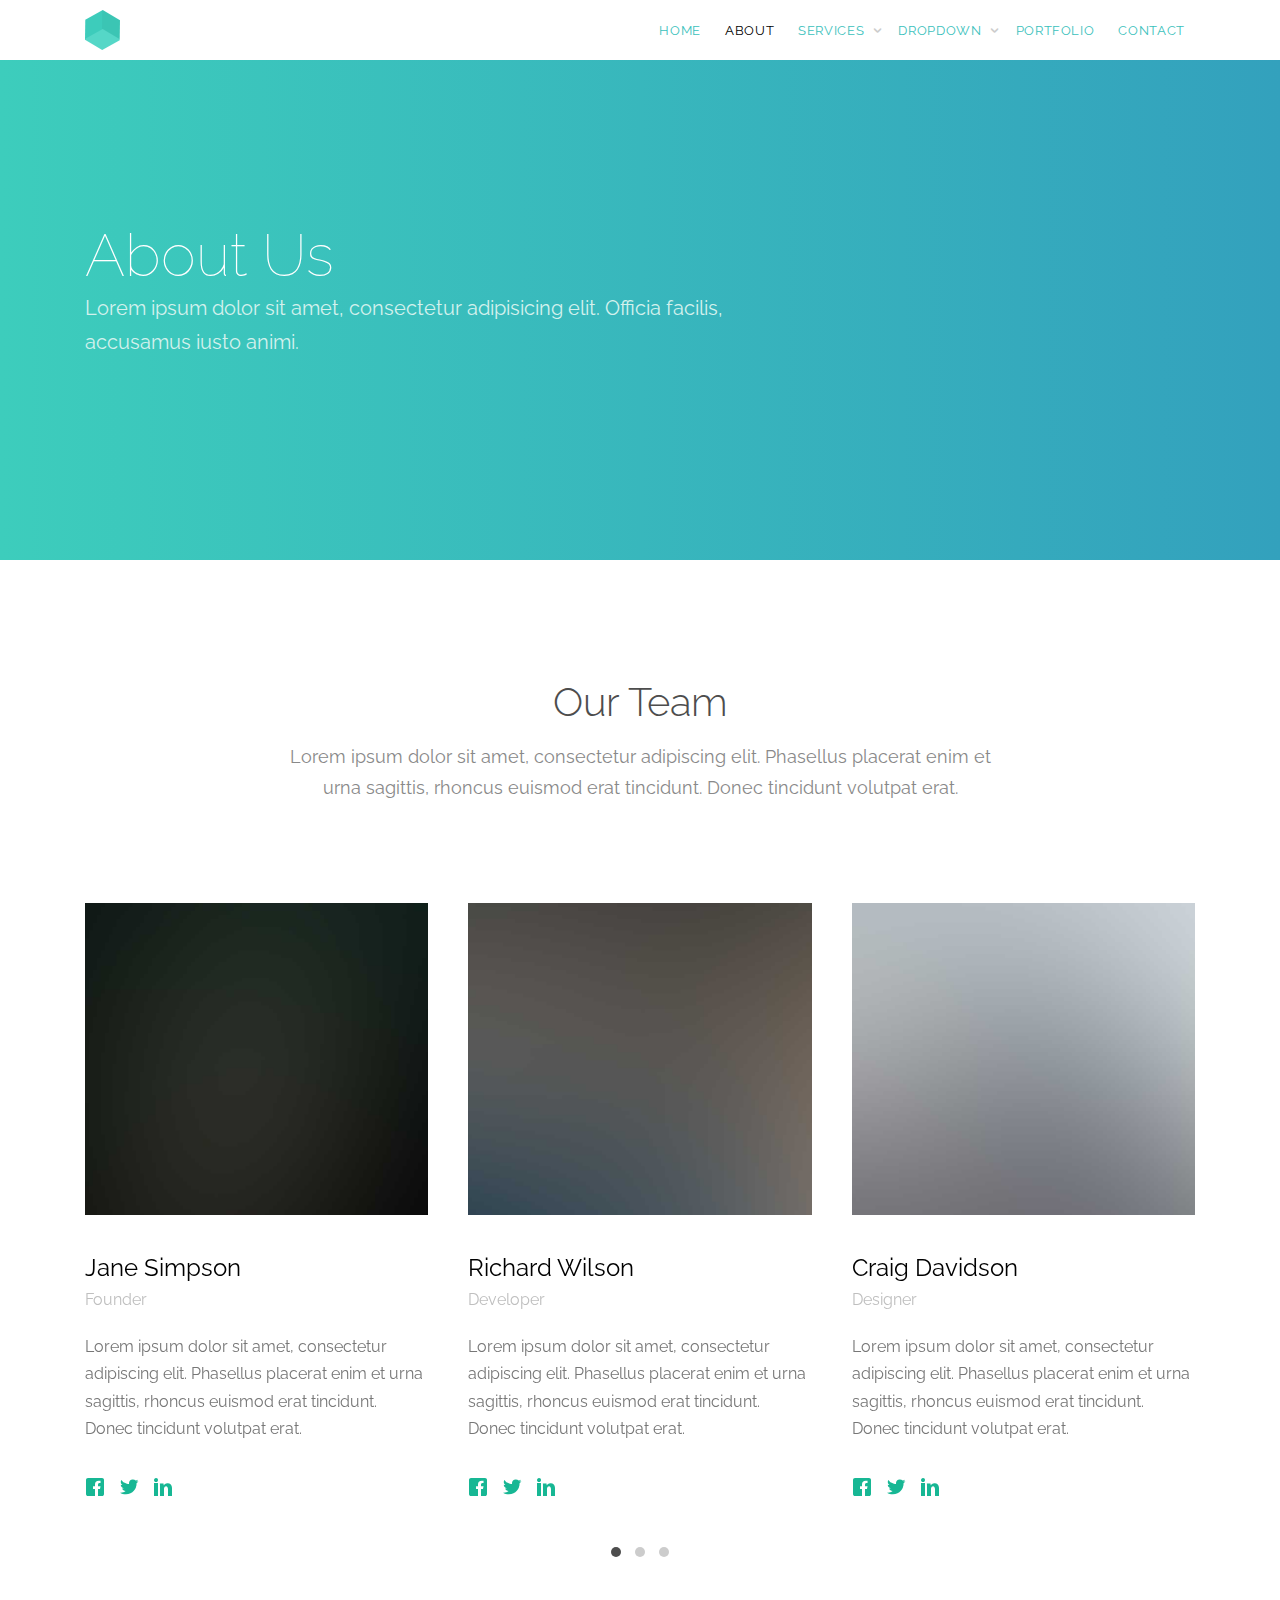
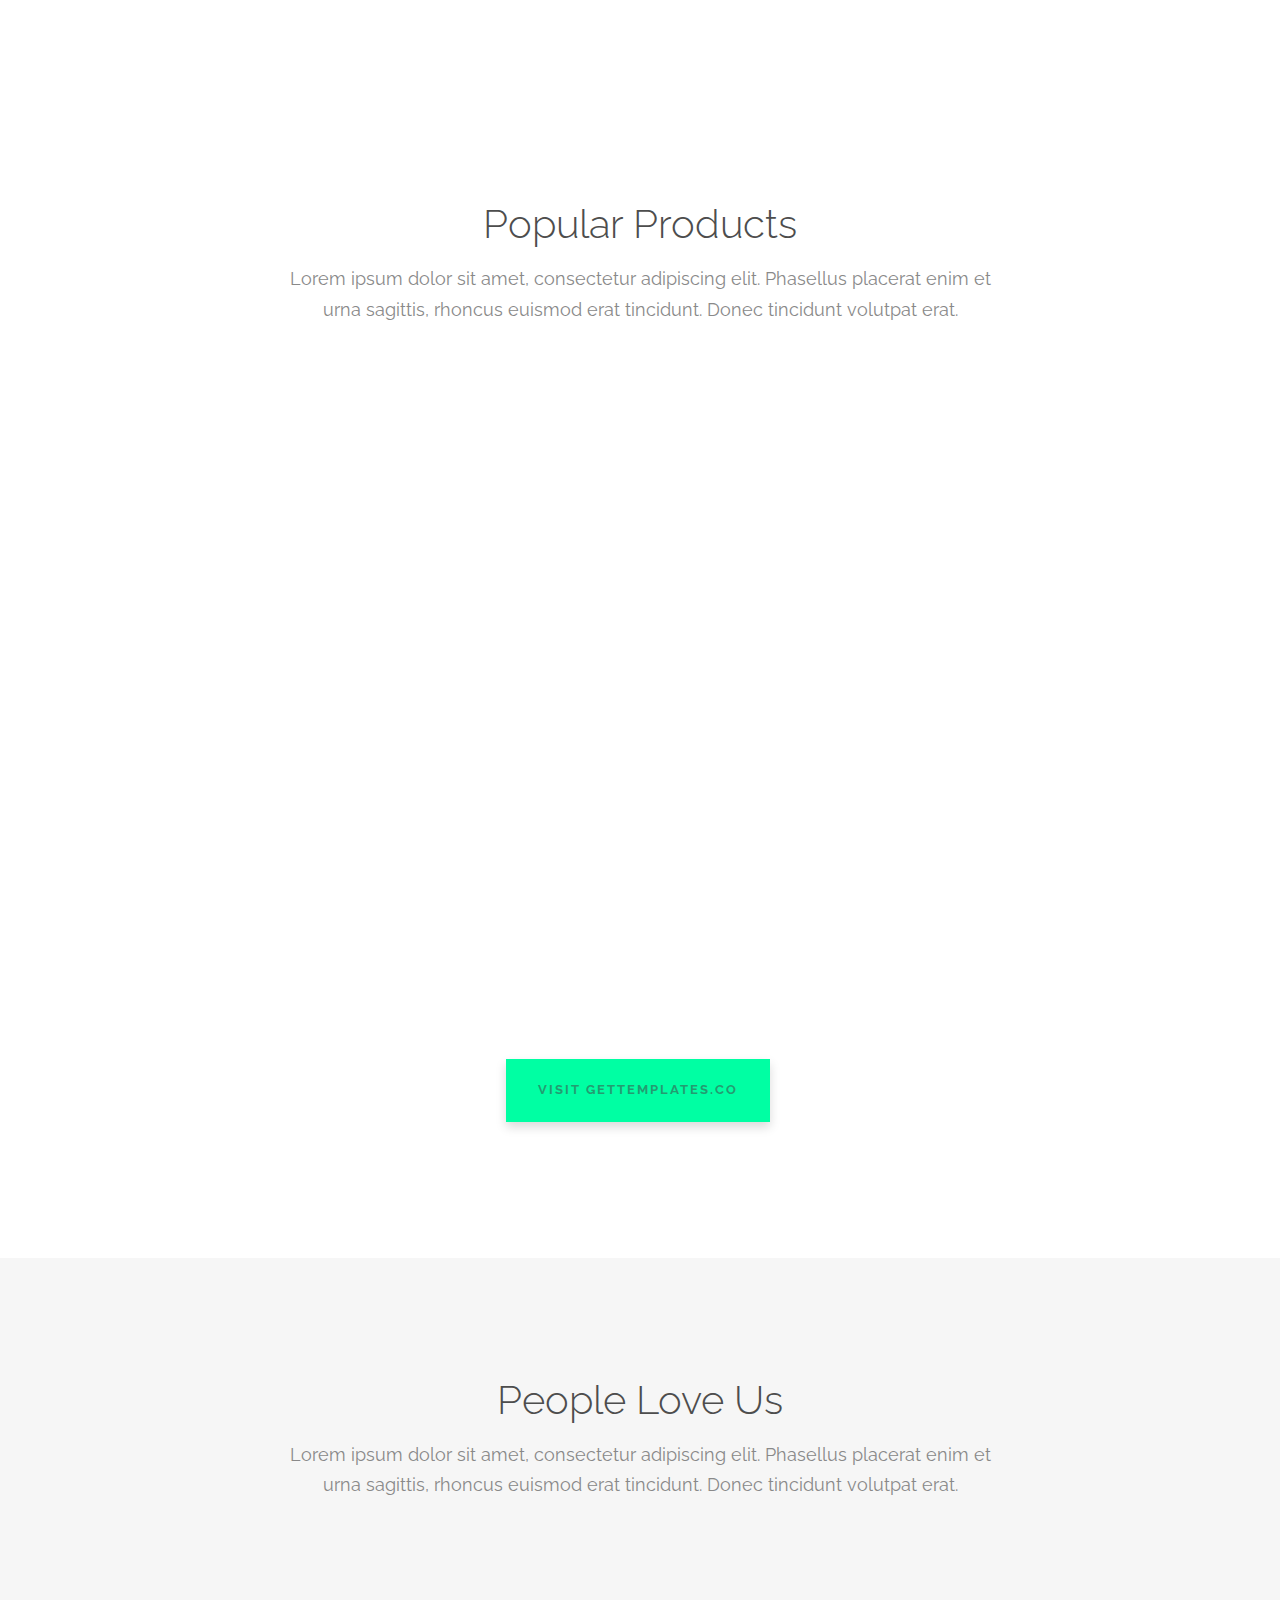
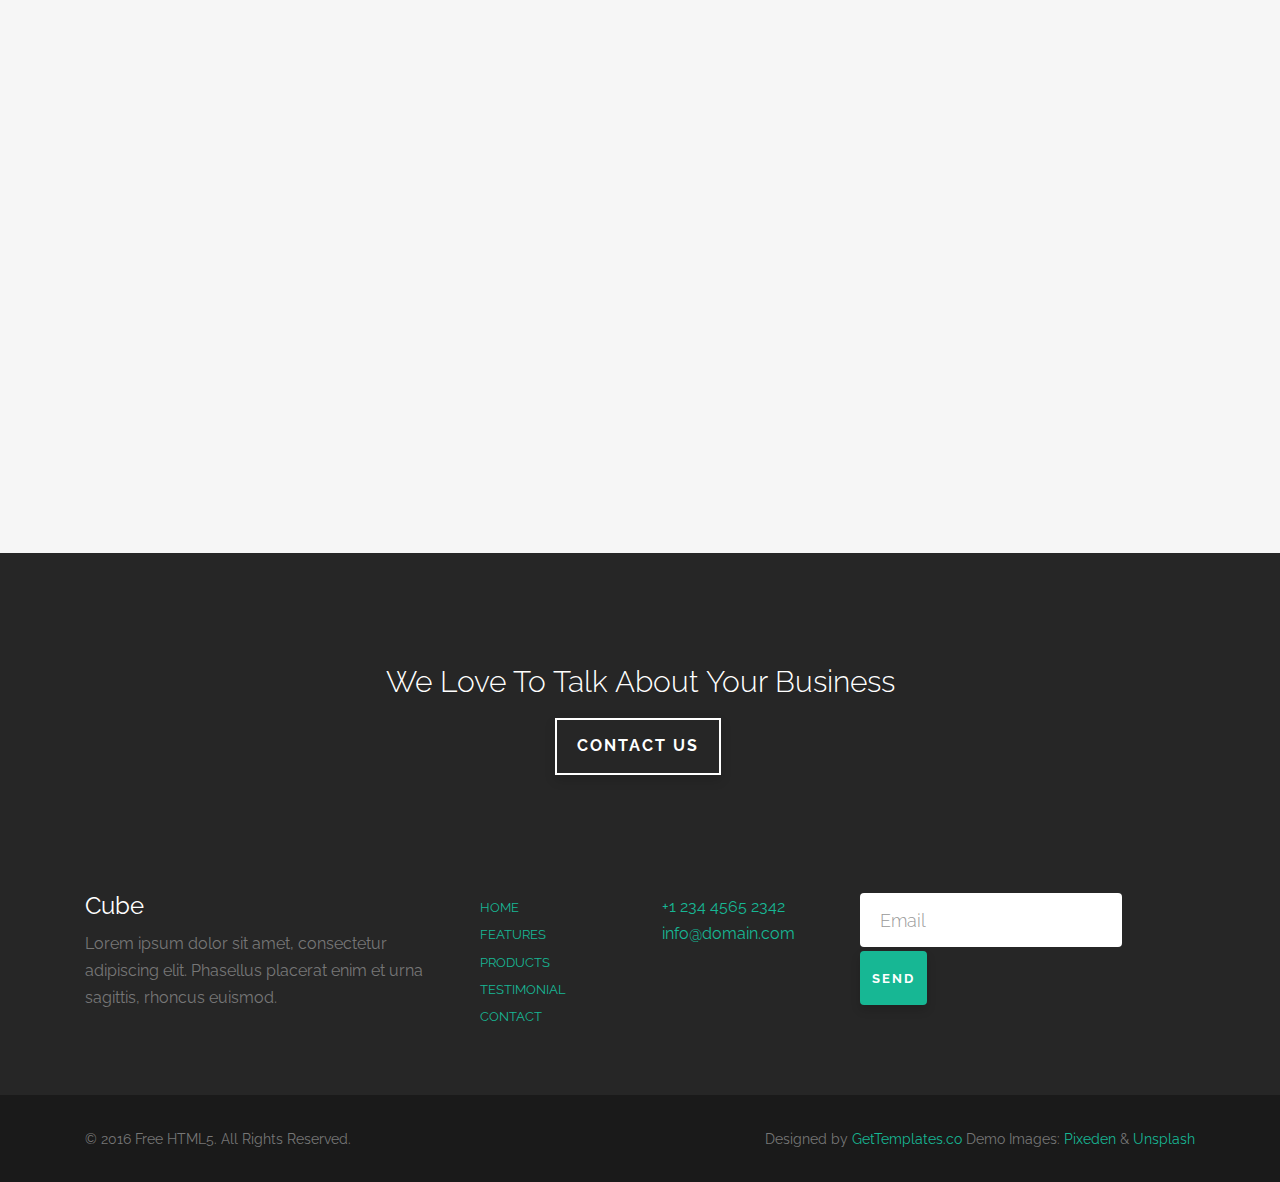
==== www/about.html @ 4eebcc60 "Initial Commit" ====
<!DOCTYPE HTML>
<!--
	Aesthetic by gettemplates.co
	Twitter: http://twitter.com/gettemplateco
	URL: http://gettemplates.co
-->
<html>
	<head>
	<meta charset="utf-8">
	<meta http-equiv="X-UA-Compatible" content="IE=edge">
	<title>Cube &mdash; Free Website Template, Free HTML5 Template by gettemplates.co</title>
	<meta name="viewport" content="width=device-width, initial-scale=1">
	<meta name="description" content="Free HTML5 Website Template by gettemplates.co" />
	<meta name="keywords" content="free website templates, free html5, free template, free bootstrap, free website template, html5, css3, mobile first, responsive" />
	<meta name="author" content="gettemplates.co" />

  	<!-- Facebook and Twitter integration -->
	<meta property="og:title" content=""/>
	<meta property="og:image" content=""/>
	<meta property="og:url" content=""/>
	<meta property="og:site_name" content=""/>
	<meta property="og:description" content=""/>
	<meta name="twitter:title" content="" />
	<meta name="twitter:image" content="" />
	<meta name="twitter:url" content="" />
	<meta name="twitter:card" content="" />

	<link href="https://fonts.googleapis.com/css?family=Raleway:100,300,400,700" rel="stylesheet">
	
	<!-- Animate.css -->
	<link rel="stylesheet" href="css/animate.css">
	<!-- Icomoon Icon Fonts-->
	<link rel="stylesheet" href="css/icomoon.css">
	<!-- Themify Icons-->
	<link rel="stylesheet" href="css/themify-icons.css">
	<!-- Bootstrap  -->
	<link rel="stylesheet" href="css/bootstrap.css">

	<!-- Magnific Popup -->
	<link rel="stylesheet" href="css/magnific-popup.css">

	<!-- Owl Carousel  -->
	<link rel="stylesheet" href="css/owl.carousel.min.css">
	<link rel="stylesheet" href="css/owl.theme.default.min.css">

	<!-- Theme style  -->
	<link rel="stylesheet" href="css/style.css">

	<!-- Modernizr JS -->
	<script src="js/modernizr-2.6.2.min.js"></script>
	<!-- FOR IE9 below -->
	<!--[if lt IE 9]>
	<script src="js/respond.min.js"></script>
	<![endif]-->

	</head>
	<body>
		
	<div class="gtco-loader"></div>
	
	<div id="page">

		<nav class="gtco-nav" role="navigation">
			<div class="gtco-container">
				
				<div class="row">
					<div class="col-sm-2 col-xs-12">
						<div id="gtco-logo"><a href="index.html"><img src="images/logo.png" alt="Free HTML5 Website Template by GetTemplates.co"></a></div>
					</div>
					<div class="col-xs-10 text-right menu-1">
						<ul>
							<li><a href="index.html">Home</a></li>
							<li class="active"><a href="about.html">About</a></li>
							<li class="has-dropdown">
								<a href="services.html">Services</a>
								<ul class="dropdown">
									<li><a href="#">Web Design</a></li>
									<li><a href="#">eCommerce</a></li>
									<li><a href="#">Branding</a></li>
									<li><a href="#">API</a></li>
								</ul>
							</li>
							<li class="has-dropdown">
								<a href="#">Dropdown</a>
								<ul class="dropdown">
									<li><a href="#">HTML5</a></li>
									<li><a href="#">CSS3</a></li>
									<li><a href="#">Sass</a></li>
									<li><a href="#">jQuery</a></li>
								</ul>
							</li>
							<li><a href="portfolio.html">Portfolio</a></li>
							<li><a href="contact.html">Contact</a></li>
						</ul>
					</div>
				</div>
				
			</div>
		</nav>

		<header id="gtco-header" class="gtco-cover gtco-cover-xs gtco-inner" role="banner">
			<div class="gtco-container">
				<div class="row">
					<div class="col-md-12 col-md-offset-0 text-left">
						<div class="display-t">
							<div class="display-tc">
								<div class="row">
									<div class="col-md-8">
										<h1 class="no-margin">About Us</h1>
										<p>Lorem ipsum dolor sit amet, consectetur adipisicing elit. Officia facilis, accusamus iusto animi.</p>
									</div>
								</div>
							</div>
						</div>
					</div>
				</div>
			</div>
		</header>
		<!-- END #gtco-header -->

		

		<div class="gtco-services gtco-section">
			<div class="gtco-container">
				<div class="row">
					<div class="col-md-8 col-md-offset-2 gtco-heading text-center">
						<h2>Our Team</h2>
						<p>Lorem ipsum dolor sit amet, consectetur adipiscing elit. Phasellus placerat enim et urna sagittis, rhoncus euismod erat tincidunt. Donec tincidunt volutpat erat.</p>
					</div>
				</div>
				<div class="row">

					<div class="col-md-12">
						<div class="owl-carousel owl-carousel-carousel">
							<div class="item">
								<div class="gtco-staff">
									<img src="images/staff_1.jpg" alt="" class="img-responsive">
									<h2>Jane Simpson</h2>
									<p class="role">Founder</p>
									<p>Lorem ipsum dolor sit amet, consectetur adipiscing elit. Phasellus placerat enim et urna sagittis, rhoncus euismod erat tincidunt. Donec tincidunt volutpat erat.</p>
									<ul class="fh5co-social">
										<li><a href="#"><i class="icon-facebook"></i></a></li>
										<li><a href="#"><i class="icon-twitter"></i></a></li>
										<li><a href="#"><i class="icon-linkedin"></i></a></li>
									</ul>
								</div>
							</div>
							<div class="item">
								<div class="gtco-staff">
									<img src="images/staff_2.jpg" alt="" class="img-responsive">
									<h2>Richard Wilson</h2>
									<p class="role">Developer</p>
									<p>Lorem ipsum dolor sit amet, consectetur adipiscing elit. Phasellus placerat enim et urna sagittis, rhoncus euismod erat tincidunt. Donec tincidunt volutpat erat.</p>
									<ul class="fh5co-social">
										<li><a href="#"><i class="icon-facebook"></i></a></li>
										<li><a href="#"><i class="icon-twitter"></i></a></li>
										<li><a href="#"><i class="icon-linkedin"></i></a></li>
									</ul>
								</div>
							</div>
							<div class="item">
								<div class="gtco-staff">
									<img src="images/staff_3.jpg" alt="" class="img-responsive">
									<h2>Craig Davidson</h2>
									<p class="role">Designer</p>
									<p>Lorem ipsum dolor sit amet, consectetur adipiscing elit. Phasellus placerat enim et urna sagittis, rhoncus euismod erat tincidunt. Donec tincidunt volutpat erat.</p>
									<ul class="fh5co-social">
										<li><a href="#"><i class="icon-facebook"></i></a></li>
										<li><a href="#"><i class="icon-twitter"></i></a></li>
										<li><a href="#"><i class="icon-linkedin"></i></a></li>
									</ul>
								</div>
							</div>

							<div class="item">
								<div class="gtco-staff">
									<img src="images/staff_1.jpg" alt="" class="img-responsive">
									<h2>Jane Simpson</h2>
									<p class="role">Founder</p>
									<p>Lorem ipsum dolor sit amet, consectetur adipiscing elit. Phasellus placerat enim et urna sagittis, rhoncus euismod erat tincidunt. Donec tincidunt volutpat erat.</p>
									<ul class="fh5co-social">
										<li><a href="#"><i class="icon-facebook"></i></a></li>
										<li><a href="#"><i class="icon-twitter"></i></a></li>
										<li><a href="#"><i class="icon-linkedin"></i></a></li>
									</ul>
								</div>
							</div>
							<div class="item">
								<div class="gtco-staff">
									<img src="images/staff_2.jpg" alt="" class="img-responsive">
									<h2>Richard Wilson</h2>
									<p class="role">Developer</p>
									<p>Lorem ipsum dolor sit amet, consectetur adipiscing elit. Phasellus placerat enim et urna sagittis, rhoncus euismod erat tincidunt. Donec tincidunt volutpat erat.</p>
									<ul class="fh5co-social">
										<li><a href="#"><i class="icon-facebook"></i></a></li>
										<li><a href="#"><i class="icon-twitter"></i></a></li>
										<li><a href="#"><i class="icon-linkedin"></i></a></li>
									</ul>
								</div>
							</div>
							<div class="item">
								<div class="gtco-staff">
									<img src="images/staff_3.jpg" alt="" class="img-responsive">
									<h2>Craig Davidson</h2>
									<p class="role">Designer</p>
									<p>Lorem ipsum dolor sit amet, consectetur adipiscing elit. Phasellus placerat enim et urna sagittis, rhoncus euismod erat tincidunt. Donec tincidunt volutpat erat.</p>
									<ul class="fh5co-social">
										<li><a href="#"><i class="icon-facebook"></i></a></li>
										<li><a href="#"><i class="icon-twitter"></i></a></li>
										<li><a href="#"><i class="icon-linkedin"></i></a></li>
									</ul>
								</div>
							</div>

							<div class="item">
								<div class="gtco-staff">
									<img src="images/staff_1.jpg" alt="" class="img-responsive">
									<h2>Jane Simpson</h2>
									<p class="role">Founder</p>
									<p>Lorem ipsum dolor sit amet, consectetur adipiscing elit. Phasellus placerat enim et urna sagittis, rhoncus euismod erat tincidunt. Donec tincidunt volutpat erat.</p>
									<ul class="fh5co-social">
										<li><a href="#"><i class="icon-facebook"></i></a></li>
										<li><a href="#"><i class="icon-twitter"></i></a></li>
										<li><a href="#"><i class="icon-linkedin"></i></a></li>
									</ul>
								</div>
							</div>
							<div class="item">
								<div class="gtco-staff">
									<img src="images/staff_2.jpg" alt="" class="img-responsive">
									<h2>Richard Wilson</h2>
									<p class="role">Developer</p>
									<p>Lorem ipsum dolor sit amet, consectetur adipiscing elit. Phasellus placerat enim et urna sagittis, rhoncus euismod erat tincidunt. Donec tincidunt volutpat erat.</p>
									<ul class="fh5co-social">
										<li><a href="#"><i class="icon-facebook"></i></a></li>
										<li><a href="#"><i class="icon-twitter"></i></a></li>
										<li><a href="#"><i class="icon-linkedin"></i></a></li>
									</ul>
								</div>
							</div>
							<div class="item">
								<div class="gtco-staff">
									<img src="images/staff_3.jpg" alt="" class="img-responsive">
									<h2>Craig Davidson</h2>
									<p class="role">Designer</p>
									<p>Lorem ipsum dolor sit amet, consectetur adipiscing elit. Phasellus placerat enim et urna sagittis, rhoncus euismod erat tincidunt. Donec tincidunt volutpat erat.</p>
									<ul class="fh5co-social">
										<li><a href="#"><i class="icon-facebook"></i></a></li>
										<li><a href="#"><i class="icon-twitter"></i></a></li>
										<li><a href="#"><i class="icon-linkedin"></i></a></li>
									</ul>
								</div>
							</div>
						</div>
					</div>
					
				</div>
			</div>
		</div>
		<!-- END .gtco-services -->

		<div class="gtco-section gtco-products">
			<div class="gtco-container">
				<div class="row row-pb-sm">
					<div class="col-md-8 col-md-offset-2 gtco-heading text-center">
						<h2>Popular Products</h2>
						<p>Lorem ipsum dolor sit amet, consectetur adipiscing elit. Phasellus placerat enim et urna sagittis, rhoncus euismod erat tincidunt. Donec tincidunt volutpat erat.</p>
					</div>
				</div>
				<div class="row row-pb-md">
					<div class="col-md-4 col-sm-4">
						<a href="#" class="gtco-item two-row bg-img animate-box" style="background-image: url(images/img_1.jpg)">
							<div class="overlay">
								<i class="ti-arrow-top-right"></i>
								<div class="copy">
									<h3>Paper Hot Cup</h3>
									<p>Lorem ipsum dolor sit amet, consectetur adipiscing elit.</p>
								</div>
							</div>
							<img src="images/img_1.jpg" class="hidden" alt="Free HTML5 Website Template by GetTemplates.co">
						</a>
						<a href="#" class="gtco-item two-row bg-img animate-box" style="background-image: url(images/img_2.jpg)">
							<div class="overlay">
								<i class="ti-arrow-top-right"></i>
								<div class="copy">
									<h3>Notepad Mockup</h3>
									<p>Lorem ipsum dolor sit amet, consectetur adipiscing elit.</p>
								</div>
							</div>
							<img src="images/img_2.jpg" class="hidden" alt="Free HTML5 Website Template by GetTemplates.co">
						</a>
					</div>
					<div class="col-md-4 col-sm-4">
						<a href="#" class="gtco-item one-row bg-img animate-box" style="background-image: url(images/img_md_1.jpg)">
							<div class="overlay">
								<i class="ti-arrow-top-right"></i>
								<div class="copy">
									<h3>Paper Pouch</h3>
									<p>Lorem ipsum dolor sit amet, consectetur adipiscing elit.</p>
								</div>
							</div>
							<img src="images/img_md_1.jpg" class="hidden" alt="Free HTML5 Website Template by GetTemplates.co">
						</a>
					</div>
					<div class="col-md-4 col-sm-4">
						<a href="#" class="gtco-item two-row bg-img animate-box" style="background-image: url(images/img_3.jpg)">
							<div class="overlay">
								<i class="ti-arrow-top-right"></i>
								<div class="copy">
									<h3>Fancy 3D</h3>
									<p>Lorem ipsum dolor sit amet, consectetur adipiscing elit.</p>
								</div>
							</div>
							<img src="images/img_3.jpg" class="hidden" alt="Free HTML5 Website Template by GetTemplates.co">
						</a>
						<a href="#" class="gtco-item two-row bg-img animate-box" style="background-image: url(images/img_4.jpg)">
							<div class="overlay">
								<i class="ti-arrow-top-right"></i>
								<div class="copy">
									<h3>Hard Cover Book</h3>
									<p>Lorem ipsum dolor sit amet, consectetur adipiscing elit.</p>
								</div>
							</div>
							<img src="images/img_4.jpg" class="hidden" alt="Free HTML5 Website Template by GetTemplates.co">
						</a>
					</div>
				</div>
				<div class="row">
					<div class="col-md-12 text-center">
					<p><a href="http://gettemplates.co" target="_blank" class="btn btn-special">Visit Gettemplates.co</a></p>
					</div>
				</div>
			</div>
		</div>
		<!-- END .gtco-products -->

		<div class="gtco-section gtco-testimonial gtco-gray">
			<div class="gtco-container">

				<div class="row row-pb-sm">
					<div class="col-md-8 col-md-offset-2 gtco-heading text-center">
						<h2>People Love Us</h2>
						<p>Lorem ipsum dolor sit amet, consectetur adipiscing elit. Phasellus placerat enim et urna sagittis, rhoncus euismod erat tincidunt. Donec tincidunt volutpat erat.</p>
					</div>
				</div>

				<div class="row">
					<div class="col-md-6 col-sm-6 animate-box">
						<div class="gtco-testimony gtco-left">
							<div><img src="images/person_1.jpg" alt="Free Website template by GetTemplates.co"></div>
							<blockquote>
								<p>&ldquo;Design must be functional and functionality must be translated into visual aesthetics, without any reliance on gimmicks that have to be explained.&rdquo; <cite class="author">&mdash; Ferdinand A. Porsche</cite></p>
							</blockquote>	
						</div>
					</div>

					<div class="col-md-6 col-sm-6 animate-box">
						<div class="gtco-testimony gtco-left">
							<div><img src="images/person_2.jpg" alt="Free Website template by GetTemplates.co"></div>
							<blockquote>
								<p>&ldquo;Creativity is just connecting things. When you ask creative people how they did something, they feel a little guilty because they didn’t really do it, they just saw something. It seemed obvious to them after a while.&rdquo; <cite class="author">&mdash; Steve Jobs</cite></p>
							</blockquote>	
						</div>
					</div>

					
				</div>
				<div class="row">
					<div class="col-md-6 col-sm-6 animate-box">
						<div class="gtco-testimony gtco-left">
							<div><img src="images/person_3.jpg" alt="Free Website template by GetTemplates.co"></div>
							<blockquote>
								<p>&ldquo;I think design would be better if designers were much more skeptical about its applications. If you believe in the potency of your craft, where you choose to dole it out is not something to take lightly.&rdquo; <cite class="author">&mdash; Frank Chimero</cite></p>
							</blockquote>	
						</div>
					</div>

					<div class="col-md-6 col-sm-6 animate-box">
						<div class="gtco-testimony gtco-left">
							<div><img src="images/person_1.jpg" alt="Free Website template by GetTemplates.co"></div>
							<blockquote>
								<p>&ldquo;Design must be functional and functionality must be translated into visual aesthetics, without any reliance on gimmicks that have to be explained.&rdquo; <cite class="author">&mdash; Ferdinand A. Porsche</cite></p>
							</blockquote>	
						</div>
					</div>
				</div>
			</div>
		</div>
		

		<footer id="gtco-footer" class="gtco-section" role="contentinfo">
			<div class="gtco-container">
				<div class="row row-pb-md">
					<div class="col-md-8 col-md-offset-2 gtco-cta text-center">
						<h3>We Love To Talk About Your Business</h3>
						<p><a href="#" class="btn btn-white btn-outline">Contact Us</a></p>
					</div>
				</div>
				<div class="row row-pb-md">
					<div class="col-md-4 gtco-widget gtco-footer-paragraph">
						<h3>Cube</h3>
						<p>Lorem ipsum dolor sit amet, consectetur adipiscing elit. Phasellus placerat enim et urna sagittis, rhoncus euismod.</p>
					</div>
					<div class="col-md-4 gtco-footer-link">
						<div class="row">
							<div class="col-md-6">
								<ul class="gtco-list-link">
									<li><a href="#">Home</a></li>
									<li><a href="#">Features</a></li>
									<li><a href="#">Products</a></li>
									<li><a href="#">Testimonial</a></li>
									<li><a href="#">Contact</a></li>
								</ul>
							</div>
							<div class="col-md-6">
								<p>
									<a href="tel://1234567890">+1 234 4565 2342</a> <br>
									<a href="#">info@domain.com</a>
								</p>
							</div>
						</div>
					</div>
					<div class="col-md-4 gtco-footer-subscribe">
						<form class="form-inline">
						  <div class="form-group">
						    <label class="sr-only" for="exampleInputEmail3">Email address</label>
						    <input type="email" class="form-control" id="" placeholder="Email">
						  </div>
						  <button type="submit" class="btn btn-primary">Send</button>
						</form>
					</div>
				</div>
			</div>
			<div class="gtco-copyright">
				<div class="gtco-container">
					<div class="row">
						<div class="col-md-6 text-left">
							<p><small>&copy; 2016 Free HTML5. All Rights Reserved. </small></p>
						</div>
						<div class="col-md-6 text-right">
							<p><small>Designed by <a href="http://gettemplates.co/" target="_blank">GetTemplates.co</a> Demo Images: <a href="http://pixeden.com/" target="_blank">Pixeden</a> &amp; <a href="http://unsplash.com" target="_blank">Unsplash</a></small> </p>
						</div>
					</div>
				</div>
			</div>
		</footer>

	</div>

	<div class="gototop js-top">
		<a href="#" class="js-gotop"><i class="icon-arrow-up"></i></a>
	</div>
	
	<!-- jQuery -->
	<script src="js/jquery.min.js"></script>
	<!-- jQuery Easing -->
	<script src="js/jquery.easing.1.3.js"></script>
	<!-- Bootstrap -->
	<script src="js/bootstrap.min.js"></script>
	<!-- Waypoints -->
	<script src="js/jquery.waypoints.min.js"></script>
	<!-- countTo -->
	<script src="js/jquery.countTo.js"></script>
	<!-- Carousel -->
	<script src="js/owl.carousel.min.js"></script>
	<!-- Magnific Popup -->
	<script src="js/jquery.magnific-popup.min.js"></script>
	<script src="js/magnific-popup-options.js"></script>

	
	
	<!-- Main -->
	<script src="js/main.js"></script>

	</body>
</html>
---- www/css/icomoon.css ----
@font-face {
  font-family: 'icomoon';
  src:  url('../fonts/icomoon/icomoon.eot?6iuir');
  src:  url('../fonts/icomoon/icomoon.eot?6iuir#iefix') format('embedded-opentype'),
    url('../fonts/icomoon/icomoon.ttf?6iuir') format('truetype'),
    url('../fonts/icomoon/icomoon.woff?6iuir') format('woff'),
    url('../fonts/icomoon/icomoon.svg?6iuir#icomoon') format('svg');
  font-weight: normal;
  font-style: normal;
}

[class^="icon-"], [class*=" icon-"] {
  /* use !important to prevent issues with browser extensions that change fonts */
  font-family: 'icomoon' !important;
  speak: none;
  font-style: normal;
  font-weight: normal;
  font-variant: normal;
  text-transform: none;
  line-height: 1;

  /* Better Font Rendering =========== */
  -webkit-font-smoothing: antialiased;
  -moz-osx-font-smoothing: grayscale;
}

.icon-eye:before {
  content: "\e000";
}
.icon-paper-clip:before {
  content: "\e001";
}
.icon-mail:before {
  content: "\e002";
}
.icon-toggle:before {
  content: "\e003";
}
.icon-layout:before {
  content: "\e004";
}
.icon-link:before {
  content: "\e005";
}
.icon-bell:before {
  content: "\e006";
}
.icon-lock:before {
  content: "\e007";
}
.icon-unlock:before {
  content: "\e008";
}
.icon-ribbon:before {
  content: "\e009";
}
.icon-image:before {
  content: "\e010";
}
.icon-signal:before {
  content: "\e011";
}
.icon-target:before {
  content: "\e012";
}
.icon-clipboard:before {
  content: "\e013";
}
.icon-clock:before {
  content: "\e014";
}
.icon-watch:before {
  content: "\e015";
}
.icon-air-play:before {
  content: "\e016";
}
.icon-camera:before {
  content: "\e017";
}
.icon-video:before {
  content: "\e018";
}
.icon-disc:before {
  content: "\e019";
}
.icon-printer:before {
  content: "\e020";
}
.icon-monitor:before {
  content: "\e021";
}
.icon-server:before {
  content: "\e022";
}
.icon-cog:before {
  content: "\e023";
}
.icon-heart:before {
  content: "\e024";
}
.icon-paragraph:before {
  content: "\e025";
}
.icon-align-justify:before {
  content: "\e026";
}
.icon-align-left:before {
  content: "\e027";
}
.icon-align-center:before {
  content: "\e028";
}
.icon-align-right:before {
  content: "\e029";
}
.icon-book:before {
  content: "\e030";
}
.icon-layers:before {
  content: "\e031";
}
.icon-stack:before {
  content: "\e032";
}
.icon-stack-2:before {
  content: "\e033";
}
.icon-paper:before {
  content: "\e034";
}
.icon-paper-stack:before {
  content: "\e035";
}
.icon-search:before {
  content: "\e036";
}
.icon-zoom-in:before {
  content: "\e037";
}
.icon-zoom-out:before {
  content: "\e038";
}
.icon-reply:before {
  content: "\e039";
}
.icon-circle-plus:before {
  content: "\e040";
}
.icon-circle-minus:before {
  content: "\e041";
}
.icon-circle-check:before {
  content: "\e042";
}
.icon-circle-cross:before {
  content: "\e043";
}
.icon-square-plus:before {
  content: "\e044";
}
.icon-square-minus:before {
  content: "\e045";
}
.icon-square-check:before {
  content: "\e046";
}
.icon-square-cross:before {
  content: "\e047";
}
.icon-microphone:before {
  content: "\e048";
}
.icon-record:before {
  content: "\e049";
}
.icon-skip-back:before {
  content: "\e050";
}
.icon-rewind:before {
  content: "\e051";
}
.icon-play:before {
  content: "\e052";
}
.icon-pause:before {
  content: "\e053";
}
.icon-stop:before {
  content: "\e054";
}
.icon-fast-forward:before {
  content: "\e055";
}
.icon-skip-forward:before {
  content: "\e056";
}
.icon-shuffle:before {
  content: "\e057";
}
.icon-repeat:before {
  content: "\e058";
}
.icon-folder:before {
  content: "\e059";
}
.icon-umbrella:before {
  content: "\e060";
}
.icon-moon:before {
  content: "\e061";
}
.icon-thermometer:before {
  content: "\e062";
}
.icon-drop:before {
  content: "\e063";
}
.icon-sun:before {
  content: "\e064";
}
.icon-cloud:before {
  content: "\e065";
}
.icon-cloud-upload:before {
  content: "\e066";
}
.icon-cloud-download:before {
  content: "\e067";
}
.icon-upload:before {
  content: "\e068";
}
.icon-download:before {
  content: "\e069";
}
.icon-location:before {
  content: "\e070";
}
.icon-location-2:before {
  content: "\e071";
}
.icon-map:before {
  content: "\e072";
}
.icon-battery:before {
  content: "\e073";
}
.icon-head:before {
  content: "\e074";
}
.icon-briefcase:before {
  content: "\e075";
}
.icon-speech-bubble:before {
  content: "\e076";
}
.icon-anchor:before {
  content: "\e077";
}
.icon-globe:before {
  content: "\e078";
}
.icon-box:before {
  content: "\e079";
}
.icon-reload:before {
  content: "\e080";
}
.icon-share:before {
  content: "\e081";
}
.icon-marquee:before {
  content: "\e082";
}
.icon-marquee-plus:before {
  content: "\e083";
}
.icon-marquee-minus:before {
  content: "\e084";
}
.icon-tag:before {
  content: "\e085";
}
.icon-power:before {
  content: "\e086";
}
.icon-command:before {
  content: "\e087";
}
.icon-alt:before {
  content: "\e088";
}
.icon-esc:before {
  content: "\e089";
}
.icon-bar-graph:before {
  content: "\e090";
}
.icon-bar-graph-2:before {
  content: "\e091";
}
.icon-pie-graph:before {
  content: "\e092";
}
.icon-star:before {
  content: "\e093";
}
.icon-arrow-left:before {
  content: "\e094";
}
.icon-arrow-right:before {
  content: "\e095";
}
.icon-arrow-up:before {
  content: "\e096";
}
.icon-arrow-down:before {
  content: "\e097";
}
.icon-volume:before {
  content: "\e098";
}
.icon-mute:before {
  content: "\e099";
}
.icon-content-right:before {
  content: "\e100";
}
.icon-content-left:before {
  content: "\e101";
}
.icon-grid:before {
  content: "\e102";
}
.icon-grid-2:before {
  content: "\e103";
}
.icon-columns:before {
  content: "\e104";
}
.icon-loader:before {
  content: "\e105";
}
.icon-bag:before {
  content: "\e106";
}
.icon-ban:before {
  content: "\e107";
}
.icon-flag:before {
  content: "\e108";
}
.icon-trash:before {
  content: "\e109";
}
.icon-expand:before {
  content: "\e110";
}
.icon-contract:before {
  content: "\e111";
}
.icon-maximize:before {
  content: "\e112";
}
.icon-minimize:before {
  content: "\e113";
}
.icon-plus:before {
  content: "\e114";
}
.icon-minus:before {
  content: "\e115";
}
.icon-check:before {
  content: "\e116";
}
.icon-cross:before {
  content: "\e117";
}
.icon-move:before {
  content: "\e118";
}
.icon-delete:before {
  content: "\e119";
}
.icon-menu:before {
  content: "\e120";
}
.icon-archive:before {
  content: "\e121";
}
.icon-inbox:before {
  content: "\e122";
}
.icon-outbox:before {
  content: "\e123";
}
.icon-file:before {
  content: "\e124";
}
.icon-file-add:before {
  content: "\e125";
}
.icon-file-subtract:before {
  content: "\e126";
}
.icon-help:before {
  content: "\e127";
}
.icon-open:before {
  content: "\e128";
}
.icon-ellipsis:before {
  content: "\e129";
}
.icon-add-to-list:before {
  content: "\e900";
}
.icon-classic-computer:before {
  content: "\e901";
}
.icon-controller-fast-backward:before {
  content: "\e902";
}
.icon-creative-commons-attribution:before {
  content: "\e903";
}
.icon-creative-commons-noderivs:before {
  content: "\e904";
}
.icon-creative-commons-noncommercial-eu:before {
  content: "\e905";
}
.icon-creative-commons-noncommercial-us:before {
  content: "\e906";
}
.icon-creative-commons-public-domain:before {
  content: "\e907";
}
.icon-creative-commons-remix:before {
  content: "\e908";
}
.icon-creative-commons-share:before {
  content: "\e909";
}
.icon-creative-commons-sharealike:before {
  content: "\e90a";
}
.icon-creative-commons:before {
  content: "\e90b";
}
.icon-document-landscape:before {
  content: "\e90c";
}
.icon-remove-user:before {
  content: "\e90d";
}
.icon-warning:before {
  content: "\e90e";
}
.icon-arrow-bold-down:before {
  content: "\e90f";
}
.icon-arrow-bold-left:before {
  content: "\e910";
}
.icon-arrow-bold-right:before {
  content: "\e911";
}
.icon-arrow-bold-up:before {
  content: "\e912";
}
.icon-arrow-down2:before {
  content: "\e913";
}
.icon-arrow-left2:before {
  content: "\e914";
}
.icon-arrow-long-down:before {
  content: "\e915";
}
.icon-arrow-long-left:before {
  content: "\e916";
}
.icon-arrow-long-right:before {
  content: "\e917";
}
.icon-arrow-long-up:before {
  content: "\e918";
}
.icon-arrow-right2:before {
  content: "\e919";
}
.icon-arrow-up2:before {
  content: "\e91a";
}
.icon-arrow-with-circle-down:before {
  content: "\e91b";
}
.icon-arrow-with-circle-left:before {
  content: "\e91c";
}
.icon-arrow-with-circle-right:before {
  content: "\e91d";
}
.icon-arrow-with-circle-up:before {
  content: "\e91e";
}
.icon-bookmark:before {
  content: "\e91f";
}
.icon-bookmarks:before {
  content: "\e920";
}
.icon-chevron-down:before {
  content: "\e921";
}
.icon-chevron-left:before {
  content: "\e922";
}
.icon-chevron-right:before {
  content: "\e923";
}
.icon-chevron-small-down:before {
  content: "\e924";
}
.icon-chevron-small-left:before {
  content: "\e925";
}
.icon-chevron-small-right:before {
  content: "\e926";
}
.icon-chevron-small-up:before {
  content: "\e927";
}
.icon-chevron-thin-down:before {
  content: "\e928";
}
.icon-chevron-thin-left:before {
  content: "\e929";
}
.icon-chevron-thin-right:before {
  content: "\e92a";
}
.icon-chevron-thin-up:before {
  content: "\e92b";
}
.icon-chevron-up:before {
  content: "\e92c";
}
.icon-chevron-with-circle-down:before {
  content: "\e92d";
}
.icon-chevron-with-circle-left:before {
  content: "\e92e";
}
.icon-chevron-with-circle-right:before {
  content: "\e92f";
}
.icon-chevron-with-circle-up:before {
  content: "\e930";
}
.icon-cloud2:before {
  content: "\e931";
}
.icon-controller-fast-forward:before {
  content: "\e932";
}
.icon-controller-jump-to-start:before {
  content: "\e933";
}
.icon-controller-next:before {
  content: "\e934";
}
.icon-controller-paus:before {
  content: "\e935";
}
.icon-controller-play:before {
  content: "\e936";
}
.icon-controller-record:before {
  content: "\e937";
}
.icon-controller-stop:before {
  content: "\e938";
}
.icon-controller-volume:before {
  content: "\e939";
}
.icon-dot-single:before {
  content: "\e93a";
}
.icon-dots-three-horizontal:before {
  content: "\e93b";
}
.icon-dots-three-vertical:before {
  content: "\e93c";
}
.icon-dots-two-horizontal:before {
  content: "\e93d";
}
.icon-dots-two-vertical:before {
  content: "\e93e";
}
.icon-download2:before {
  content: "\e93f";
}
.icon-emoji-flirt:before {
  content: "\e940";
}
.icon-flow-branch:before {
  content: "\e941";
}
.icon-flow-cascade:before {
  content: "\e942";
}
.icon-flow-line:before {
  content: "\e943";
}
.icon-flow-parallel:before {
  content: "\e944";
}
.icon-flow-tree:before {
  content: "\e945";
}
.icon-install:before {
  content: "\e946";
}
.icon-layers2:before {
  content: "\e947";
}
.icon-open-book:before {
  content: "\e948";
}
.icon-resize-100:before {
  content: "\e949";
}
.icon-resize-full-screen:before {
  content: "\e94a";
}
.icon-save:before {
  content: "\e94b";
}
.icon-select-arrows:before {
  content: "\e94c";
}
.icon-sound-mute:before {
  content: "\e94d";
}
.icon-sound:before {
  content: "\e94e";
}
.icon-trash2:before {
  content: "\e94f";
}
.icon-triangle-down:before {
  content: "\e950";
}
.icon-triangle-left:before {
  content: "\e951";
}
.icon-triangle-right:before {
  content: "\e952";
}
.icon-triangle-up:before {
  content: "\e953";
}
.icon-uninstall:before {
  content: "\e954";
}
.icon-upload-to-cloud:before {
  content: "\e955";
}
.icon-upload2:before {
  content: "\e956";
}
.icon-add-user:before {
  content: "\e957";
}
.icon-address:before {
  content: "\e958";
}
.icon-adjust:before {
  content: "\e959";
}
.icon-air:before {
  content: "\e95a";
}
.icon-aircraft-landing:before {
  content: "\e95b";
}
.icon-aircraft-take-off:before {
  content: "\e95c";
}
.icon-aircraft:before {
  content: "\e95d";
}
.icon-align-bottom:before {
  content: "\e95e";
}
.icon-align-horizontal-middle:before {
  content: "\e95f";
}
.icon-align-left2:before {
  content: "\e960";
}
.icon-align-right2:before {
  content: "\e961";
}
.icon-align-top:before {
  content: "\e962";
}
.icon-align-vertical-middle:before {
  content: "\e963";
}
.icon-archive2:before {
  content: "\e964";
}
.icon-area-graph:before {
  content: "\e965";
}
.icon-attachment:before {
  content: "\e966";
}
.icon-awareness-ribbon:before {
  content: "\e967";
}
.icon-back-in-time:before {
  content: "\e968";
}
.icon-back:before {
  content: "\e969";
}
.icon-bar-graph2:before {
  content: "\e96a";
}
.icon-battery2:before {
  content: "\e96b";
}
.icon-beamed-note:before {
  content: "\e96c";
}
.icon-bell2:before {
  content: "\e96d";
}
.icon-blackboard:before {
  content: "\e96e";
}
.icon-block:before {
  content: "\e96f";
}
.icon-book2:before {
  content: "\e970";
}
.icon-bowl:before {
  content: "\e971";
}
.icon-box2:before {
  content: "\e972";
}
.icon-briefcase2:before {
  content: "\e973";
}
.icon-browser:before {
  content: "\e974";
}
.icon-brush:before {
  content: "\e975";
}
.icon-bucket:before {
  content: "\e976";
}
.icon-cake:before {
  content: "\e977";
}
.icon-calculator:before {
  content: "\e978";
}
.icon-calendar:before {
  content: "\e979";
}
.icon-camera2:before {
  content: "\e97a";
}
.icon-ccw:before {
  content: "\e97b";
}
.icon-chat:before {
  content: "\e97c";
}
.icon-check2:before {
  content: "\e97d";
}
.icon-circle-with-cross:before {
  content: "\e97e";
}
.icon-circle-with-minus:before {
  content: "\e97f";
}
.icon-circle-with-plus:before {
  content: "\e980";
}
.icon-circle:before {
  content: "\e981";
}
.icon-circular-graph:before {
  content: "\e982";
}
.icon-clapperboard:before {
  content: "\e983";
}
.icon-clipboard2:before {
  content: "\e984";
}
.icon-clock2:before {
  content: "\e985";
}
.icon-code:before {
  content: "\e986";
}
.icon-cog2:before {
  content: "\e987";
}
.icon-colours:before {
  content: "\e988";
}
.icon-compass:before {
  content: "\e989";
}
.icon-copy:before {
  content: "\e98a";
}
.icon-credit-card:before {
  content: "\e98b";
}
.icon-credit:before {
  content: "\e98c";
}
.icon-cross2:before {
  content: "\e98d";
}
.icon-cup:before {
  content: "\e98e";
}
.icon-cw:before {
  content: "\e98f";
}
.icon-cycle:before {
  content: "\e990";
}
.icon-database:before {
  content: "\e991";
}
.icon-dial-pad:before {
  content: "\e992";
}
.icon-direction:before {
  content: "\e993";
}
.icon-document:before {
  content: "\e994";
}
.icon-documents:before {
  content: "\e995";
}
.icon-drink:before {
  content: "\e996";
}
.icon-drive:before {
  content: "\e997";
}
.icon-drop2:before {
  content: "\e998";
}
.icon-edit:before {
  content: "\e999";
}
.icon-email:before {
  content: "\e99a";
}
.icon-emoji-happy:before {
  content: "\e99b";
}
.icon-emoji-neutral:before {
  content: "\e99c";
}
.icon-emoji-sad:before {
  content: "\e99d";
}
.icon-erase:before {
  content: "\e99e";
}
.icon-eraser:before {
  content: "\e99f";
}
.icon-export:before {
  content: "\e9a0";
}
.icon-eye2:before {
  content: "\e9a1";
}
.icon-feather:before {
  content: "\e9a2";
}
.icon-flag2:before {
  content: "\e9a3";
}
.icon-flash:before {
  content: "\e9a4";
}
.icon-flashlight:before {
  content: "\e9a5";
}
.icon-flat-brush:before {
  content: "\e9a6";
}
.icon-folder-images:before {
  content: "\e9a7";
}
.icon-folder-music:before {
  content: "\e9a8";
}
.icon-folder-video:before {
  content: "\e9a9";
}
.icon-folder2:before {
  content: "\e9aa";
}
.icon-forward:before {
  content: "\e9ab";
}
.icon-funnel:before {
  content: "\e9ac";
}
.icon-game-controller:before {
  content: "\e9ad";
}
.icon-gauge:before {
  content: "\e9ae";
}
.icon-globe2:before {
  content: "\e9af";
}
.icon-graduation-cap:before {
  content: "\e9b0";
}
.icon-grid2:before {
  content: "\e9b1";
}
.icon-hair-cross:before {
  content: "\e9b2";
}
.icon-hand:before {
  content: "\e9b3";
}
.icon-heart-outlined:before {
  content: "\e9b4";
}
.icon-heart2:before {
  content: "\e9b5";
}
.icon-help-with-circle:before {
  content: "\e9b6";
}
.icon-help2:before {
  content: "\e9b7";
}
.icon-home:before {
  content: "\e9b8";
}
.icon-hour-glass:before {
  content: "\e9b9";
}
.icon-image-inverted:before {
  content: "\e9ba";
}
.icon-image2:before {
  content: "\e9bb";
}
.icon-images:before {
  content: "\e9bc";
}
.icon-inbox2:before {
  content: "\e9bd";
}
.icon-infinity:before {
  content: "\e9be";
}
.icon-info-with-circle:before {
  content: "\e9bf";
}
.icon-info:before {
  content: "\e9c0";
}
.icon-key:before {
  content: "\e9c1";
}
.icon-keyboard:before {
  content: "\e9c2";
}
.icon-lab-flask:before {
  content: "\e9c3";
}
.icon-landline:before {
  content: "\e9c4";
}
.icon-language:before {
  content: "\e9c5";
}
.icon-laptop:before {
  content: "\e9c6";
}
.icon-leaf:before {
  content: "\e9c7";
}
.icon-level-down:before {
  content: "\e9c8";
}
.icon-level-up:before {
  content: "\e9c9";
}
.icon-lifebuoy:before {
  content: "\e9ca";
}
.icon-light-bulb:before {
  content: "\e9cb";
}
.icon-light-down:before {
  content: "\e9cc";
}
.icon-light-up:before {
  content: "\e9cd";
}
.icon-line-graph:before {
  content: "\e9ce";
}
.icon-link2:before {
  content: "\e9cf";
}
.icon-list:before {
  content: "\e9d0";
}
.icon-location-pin:before {
  content: "\e9d1";
}
.icon-location2:before {
  content: "\e9d2";
}
.icon-lock-open:before {
  content: "\e9d3";
}
.icon-lock2:before {
  content: "\e9d4";
}
.icon-log-out:before {
  content: "\e9d5";
}
.icon-login:before {
  content: "\e9d6";
}
.icon-loop:before {
  content: "\e9d7";
}
.icon-magnet:before {
  content: "\e9d8";
}
.icon-magnifying-glass:before {
  content: "\e9d9";
}
.icon-mail2:before {
  content: "\e9da";
}
.icon-man:before {
  content: "\e9db";
}
.icon-map2:before {
  content: "\e9dc";
}
.icon-mask:before {
  content: "\e9dd";
}
.icon-medal:before {
  content: "\e9de";
}
.icon-megaphone:before {
  content: "\e9df";
}
.icon-menu2:before {
  content: "\e9e0";
}
.icon-message:before {
  content: "\e9e1";
}
.icon-mic:before {
  content: "\e9e2";
}
.icon-minus2:before {
  content: "\e9e3";
}
.icon-mobile:before {
  content: "\e9e4";
}
.icon-modern-mic:before {
  content: "\e9e5";
}
.icon-moon2:before {
  content: "\e9e6";
}
.icon-mouse:before {
  content: "\e9e7";
}
.icon-music:before {
  content: "\e9e8";
}
.icon-network:before {
  content: "\e9e9";
}
.icon-new-message:before {
  content: "\e9ea";
}
.icon-new:before {
  content: "\e9eb";
}
.icon-news:before {
  content: "\e9ec";
}
.icon-note:before {
  content: "\e9ed";
}
.icon-notification:before {
  content: "\e9ee";
}
.icon-old-mobile:before {
  content: "\e9ef";
}
.icon-old-phone:before {
  content: "\e9f0";
}
.icon-palette:before {
  content: "\e9f1";
}
.icon-paper-plane:before {
  content: "\e9f2";
}
.icon-pencil:before {
  content: "\e9f3";
}
.icon-phone:before {
  content: "\e9f4";
}
.icon-pie-chart:before {
  content: "\e9f5";
}
.icon-pin:before {
  content: "\e9f6";
}
.icon-plus2:before {
  content: "\e9f7";
}
.icon-popup:before {
  content: "\e9f8";
}
.icon-power-plug:before {
  content: "\e9f9";
}
.icon-price-ribbon:before {
  content: "\e9fa";
}
.icon-price-tag:before {
  content: "\e9fb";
}
.icon-print:before {
  content: "\e9fc";
}
.icon-progress-empty:before {
  content: "\e9fd";
}
.icon-progress-full:before {
  content: "\e9fe";
}
.icon-progress-one:before {
  content: "\e9ff";
}
.icon-progress-two:before {
  content: "\ea00";
}
.icon-publish:before {
  content: "\ea01";
}
.icon-quote:before {
  content: "\ea02";
}
.icon-radio:before {
  content: "\ea03";
}
.icon-reply-all:before {
  content: "\ea04";
}
.icon-reply2:before {
  content: "\ea05";
}
.icon-retweet:before {
  content: "\ea06";
}
.icon-rocket:before {
  content: "\ea07";
}
.icon-round-brush:before {
  content: "\ea08";
}
.icon-rss:before {
  content: "\ea09";
}
.icon-ruler:before {
  content: "\ea0a";
}
.icon-scissors:before {
  content: "\ea0b";
}
.icon-share-alternitive:before {
  content: "\ea0c";
}
.icon-share2:before {
  content: "\ea0d";
}
.icon-shareable:before {
  content: "\ea0e";
}
.icon-shield:before {
  content: "\ea0f";
}
.icon-shop:before {
  content: "\ea10";
}
.icon-shopping-bag:before {
  content: "\ea11";
}
.icon-shopping-basket:before {
  content: "\ea12";
}
.icon-shopping-cart:before {
  content: "\ea13";
}
.icon-shuffle2:before {
  content: "\ea14";
}
.icon-signal2:before {
  content: "\ea15";
}
.icon-sound-mix:before {
  content: "\ea16";
}
.icon-sports-club:before {
  content: "\ea17";
}
.icon-spreadsheet:before {
  content: "\ea18";
}
.icon-squared-cross:before {
  content: "\ea19";
}
.icon-squared-minus:before {
  content: "\ea1a";
}
.icon-squared-plus:before {
  content: "\ea1b";
}
.icon-star-outlined:before {
  content: "\ea1c";
}
.icon-star2:before {
  content: "\ea1d";
}
.icon-stopwatch:before {
  content: "\ea1e";
}
.icon-suitcase:before {
  content: "\ea1f";
}
.icon-swap:before {
  content: "\ea20";
}
.icon-sweden:before {
  content: "\ea21";
}
.icon-switch:before {
  content: "\ea22";
}
.icon-tablet:before {
  content: "\ea23";
}
.icon-tag2:before {
  content: "\ea24";
}
.icon-text-document-inverted:before {
  content: "\ea25";
}
.icon-text-document:before {
  content: "\ea26";
}
.icon-text:before {
  content: "\ea27";
}
.icon-thermometer2:before {
  content: "\ea28";
}
.icon-thumbs-down:before {
  content: "\ea29";
}
.icon-thumbs-up:before {
  content: "\ea2a";
}
.icon-thunder-cloud:before {
  content: "\ea2b";
}
.icon-ticket:before {
  content: "\ea2c";
}
.icon-time-slot:before {
  content: "\ea2d";
}
.icon-tools:before {
  content: "\ea2e";
}
.icon-traffic-cone:before {
  content: "\ea2f";
}
.icon-tree:before {
  content: "\ea30";
}
.icon-trophy:before {
  content: "\ea31";
}
.icon-tv:before {
  content: "\ea32";
}
.icon-typing:before {
  content: "\ea33";
}
.icon-unread:before {
  content: "\ea34";
}
.icon-untag:before {
  content: "\ea35";
}
.icon-user:before {
  content: "\ea36";
}
.icon-users:before {
  content: "\ea37";
}
.icon-v-card:before {
  content: "\ea38";
}
.icon-video2:before {
  content: "\ea39";
}
.icon-vinyl:before {
  content: "\ea3a";
}
.icon-voicemail:before {
  content: "\ea3b";
}
.icon-wallet:before {
  content: "\ea3c";
}
.icon-water:before {
  content: "\ea3d";
}
.icon-px-with-circle:before {
  content: "\ea3e";
}
.icon-px:before {
  content: "\ea3f";
}
.icon-basecamp:before {
  content: "\ea40";
}
.icon-behance:before {
  content: "\ea41";
}
.icon-creative-cloud:before {
  content: "\ea42";
}
.icon-dropbox:before {
  content: "\ea43";
}
.icon-evernote:before {
  content: "\ea44";
}
.icon-flattr:before {
  content: "\ea45";
}
.icon-foursquare:before {
  content: "\ea46";
}
.icon-google-drive:before {
  content: "\ea47";
}
.icon-google-hangouts:before {
  content: "\ea48";
}
.icon-grooveshark:before {
  content: "\ea49";
}
.icon-icloud:before {
  content: "\ea4a";
}
.icon-mixi:before {
  content: "\ea4b";
}
.icon-onedrive:before {
  content: "\ea4c";
}
.icon-paypal:before {
  content: "\ea4d";
}
.icon-picasa:before {
  content: "\ea4e";
}
.icon-qq:before {
  content: "\ea4f";
}
.icon-rdio-with-circle:before {
  content: "\ea50";
}
.icon-renren:before {
  content: "\ea51";
}
.icon-scribd:before {
  content: "\ea52";
}
.icon-sina-weibo:before {
  content: "\ea53";
}
.icon-skype-with-circle:before {
  content: "\ea54";
}
.icon-skype:before {
  content: "\ea55";
}
.icon-slideshare:before {
  content: "\ea56";
}
.icon-smashing:before {
  content: "\ea57";
}
.icon-soundcloud:before {
  content: "\ea58";
}
.icon-spotify-with-circle:before {
  content: "\ea59";
}
.icon-spotify:before {
  content: "\ea5a";
}
.icon-swarm:before {
  content: "\ea5b";
}
.icon-vine-with-circle:before {
  content: "\ea5c";
}
.icon-vine:before {
  content: "\ea5d";
}
.icon-vk-alternitive:before {
  content: "\ea5e";
}
.icon-vk-with-circle:before {
  content: "\ea5f";
}
.icon-vk:before {
  content: "\ea60";
}
.icon-xing-with-circle:before {
  content: "\ea61";
}
.icon-xing:before {
  content: "\ea62";
}
.icon-yelp:before {
  content: "\ea63";
}
.icon-dribbble-with-circle:before {
  content: "\ea64";
}
.icon-dribbble:before {
  content: "\ea65";
}
.icon-facebook-with-circle:before {
  content: "\ea66";
}
.icon-facebook:before {
  content: "\ea67";
}
.icon-flickr-with-circle:before {
  content: "\ea68";
}
.icon-flickr:before {
  content: "\ea69";
}
.icon-github-with-circle:before {
  content: "\ea6a";
}
.icon-github:before {
  content: "\ea6b";
}
.icon-google-with-circle:before {
  content: "\ea6c";
}
.icon-google:before {
  content: "\ea6d";
}
.icon-instagram-with-circle:before {
  content: "\ea6e";
}
.icon-instagram:before {
  content: "\ea6f";
}
.icon-lastfm-with-circle:before {
  content: "\ea70";
}
.icon-lastfm:before {
  content: "\ea71";
}
.icon-linkedin-with-circle:before {
  content: "\ea72";
}
.icon-linkedin:before {
  content: "\ea73";
}
.icon-pinterest-with-circle:before {
  content: "\ea74";
}
.icon-pinterest:before {
  content: "\ea75";
}
.icon-rdio:before {
  content: "\ea76";
}
.icon-stumbleupon-with-circle:before {
  content: "\ea77";
}
.icon-stumbleupon:before {
  content: "\ea78";
}
.icon-tumblr-with-circle:before {
  content: "\ea79";
}
.icon-tumblr:before {
  content: "\ea7a";
}
.icon-twitter-with-circle:before {
  content: "\ea7b";
}
.icon-twitter:before {
  content: "\ea7c";
}
.icon-vimeo-with-circle:before {
  content: "\ea7d";
}
.icon-vimeo:before {
  content: "\ea7e";
}
.icon-youtube-with-circle:before {
  content: "\ea7f";
}
.icon-youtube:before {
  content: "\ea80";
}
---- www/css/themify-icons.css ----
@font-face {
	font-family: 'themify';
	src:url('../fonts/themify-icons/themify.eot?-fvbane');
	src:url('../fonts/themify-icons/themify.eot?#iefix-fvbane') format('embedded-opentype'),
		url('../fonts/themify-icons/themify.woff?-fvbane') format('woff'),
		url('../fonts/themify-icons/themify.ttf?-fvbane') format('truetype'),
		url('../fonts/themify-icons/themify.svg?-fvbane#themify') format('svg');
	font-weight: normal;
	font-style: normal;
}

[class^="ti-"], [class*=" ti-"] {
	font-family: 'themify';
	speak: none;
	font-style: normal;
	font-weight: normal;
	font-variant: normal;
	text-transform: none;
	line-height: 1;

	/* Better Font Rendering =========== */
	-webkit-font-smoothing: antialiased;
	-moz-osx-font-smoothing: grayscale;
}

.ti-wand:before {
	content: "\e600";
}
.ti-volume:before {
	content: "\e601";
}
.ti-user:before {
	content: "\e602";
}
.ti-unlock:before {
	content: "\e603";
}
.ti-unlink:before {
	content: "\e604";
}
.ti-trash:before {
	content: "\e605";
}
.ti-thought:before {
	content: "\e606";
}
.ti-target:before {
	content: "\e607";
}
.ti-tag:before {
	content: "\e608";
}
.ti-tablet:before {
	content: "\e609";
}
.ti-star:before {
	content: "\e60a";
}
.ti-spray:before {
	content: "\e60b";
}
.ti-signal:before {
	content: "\e60c";
}
.ti-shopping-cart:before {
	content: "\e60d";
}
.ti-shopping-cart-full:before {
	content: "\e60e";
}
.ti-settings:before {
	content: "\e60f";
}
.ti-search:before {
	content: "\e610";
}
.ti-zoom-in:before {
	content: "\e611";
}
.ti-zoom-out:before {
	content: "\e612";
}
.ti-cut:before {
	content: "\e613";
}
.ti-ruler:before {
	content: "\e614";
}
.ti-ruler-pencil:before {
	content: "\e615";
}
.ti-ruler-alt:before {
	content: "\e616";
}
.ti-bookmark:before {
	content: "\e617";
}
.ti-bookmark-alt:before {
	content: "\e618";
}
.ti-reload:before {
	content: "\e619";
}
.ti-plus:before {
	content: "\e61a";
}
.ti-pin:before {
	content: "\e61b";
}
.ti-pencil:before {
	content: "\e61c";
}
.ti-pencil-alt:before {
	content: "\e61d";
}
.ti-paint-roller:before {
	content: "\e61e";
}
.ti-paint-bucket:before {
	content: "\e61f";
}
.ti-na:before {
	content: "\e620";
}
.ti-mobile:before {
	content: "\e621";
}
.ti-minus:before {
	content: "\e622";
}
.ti-medall:before {
	content: "\e623";
}
.ti-medall-alt:before {
	content: "\e624";
}
.ti-marker:before {
	content: "\e625";
}
.ti-marker-alt:before {
	content: "\e626";
}
.ti-arrow-up:before {
	content: "\e627";
}
.ti-arrow-right:before {
	content: "\e628";
}
.ti-arrow-left:before {
	content: "\e629";
}
.ti-arrow-down:before {
	content: "\e62a";
}
.ti-lock:before {
	content: "\e62b";
}
.ti-location-arrow:before {
	content: "\e62c";
}
.ti-link:before {
	content: "\e62d";
}
.ti-layout:before {
	content: "\e62e";
}
.ti-layers:before {
	content: "\e62f";
}
.ti-layers-alt:before {
	content: "\e630";
}
.ti-key:before {
	content: "\e631";
}
.ti-import:before {
	content: "\e632";
}
.ti-image:before {
	content: "\e633";
}
.ti-heart:before {
	content: "\e634";
}
.ti-heart-broken:before {
	content: "\e635";
}
.ti-hand-stop:before {
	content: "\e636";
}
.ti-hand-open:before {
	content: "\e637";
}
.ti-hand-drag:before {
	content: "\e638";
}
.ti-folder:before {
	content: "\e639";
}
.ti-flag:before {
	content: "\e63a";
}
.ti-flag-alt:before {
	content: "\e63b";
}
.ti-flag-alt-2:before {
	content: "\e63c";
}
.ti-eye:before {
	content: "\e63d";
}
.ti-export:before {
	content: "\e63e";
}
.ti-exchange-vertical:before {
	content: "\e63f";
}
.ti-desktop:before {
	content: "\e640";
}
.ti-cup:before {
	content: "\e641";
}
.ti-crown:before {
	content: "\e642";
}
.ti-comments:before {
	content: "\e643";
}
.ti-comment:before {
	content: "\e644";
}
.ti-comment-alt:before {
	content: "\e645";
}
.ti-close:before {
	content: "\e646";
}
.ti-clip:before {
	content: "\e647";
}
.ti-angle-up:before {
	content: "\e648";
}
.ti-angle-right:before {
	content: "\e649";
}
.ti-angle-left:before {
	content: "\e64a";
}
.ti-angle-down:before {
	content: "\e64b";
}
.ti-check:before {
	content: "\e64c";
}
.ti-check-box:before {
	content: "\e64d";
}
.ti-camera:before {
	content: "\e64e";
}
.ti-announcement:before {
	content: "\e64f";
}
.ti-brush:before {
	content: "\e650";
}
.ti-briefcase:before {
	content: "\e651";
}
.ti-bolt:before {
	content: "\e652";
}
.ti-bolt-alt:before {
	content: "\e653";
}
.ti-blackboard:before {
	content: "\e654";
}
.ti-bag:before {
	content: "\e655";
}
.ti-move:before {
	content: "\e656";
}
.ti-arrows-vertical:before {
	content: "\e657";
}
.ti-arrows-horizontal:before {
	content: "\e658";
}
.ti-fullscreen:before {
	content: "\e659";
}
.ti-arrow-top-right:before {
	content: "\e65a";
}
.ti-arrow-top-left:before {
	content: "\e65b";
}
.ti-arrow-circle-up:before {
	content: "\e65c";
}
.ti-arrow-circle-right:before {
	content: "\e65d";
}
.ti-arrow-circle-left:before {
	content: "\e65e";
}
.ti-arrow-circle-down:before {
	content: "\e65f";
}
.ti-angle-double-up:before {
	content: "\e660";
}
.ti-angle-double-right:before {
	content: "\e661";
}
.ti-angle-double-left:before {
	content: "\e662";
}
.ti-angle-double-down:before {
	content: "\e663";
}
.ti-zip:before {
	content: "\e664";
}
.ti-world:before {
	content: "\e665";
}
.ti-wheelchair:before {
	content: "\e666";
}
.ti-view-list:before {
	content: "\e667";
}
.ti-view-list-alt:before {
	content: "\e668";
}
.ti-view-grid:before {
	content: "\e669";
}
.ti-uppercase:before {
	content: "\e66a";
}
.ti-upload:before {
	content: "\e66b";
}
.ti-underline:before {
	content: "\e66c";
}
.ti-truck:before {
	content: "\e66d";
}
.ti-timer:before {
	content: "\e66e";
}
.ti-ticket:before {
	content: "\e66f";
}
.ti-thumb-up:before {
	content: "\e670";
}
.ti-thumb-down:before {
	content: "\e671";
}
.ti-text:before {
	content: "\e672";
}
.ti-stats-up:before {
	content: "\e673";
}
.ti-stats-down:before {
	content: "\e674";
}
.ti-split-v:before {
	content: "\e675";
}
.ti-split-h:before {
	content: "\e676";
}
.ti-smallcap:before {
	content: "\e677";
}
.ti-shine:before {
	content: "\e678";
}
.ti-shift-right:before {
	content: "\e679";
}
.ti-shift-left:before {
	content: "\e67a";
}
.ti-shield:before {
	content: "\e67b";
}
.ti-notepad:before {
	content: "\e67c";
}
.ti-server:before {
	content: "\e67d";
}
.ti-quote-right:before {
	content: "\e67e";
}
.ti-quote-left:before {
	content: "\e67f";
}
.ti-pulse:before {
	content: "\e680";
}
.ti-printer:before {
	content: "\e681";
}
.ti-power-off:before {
	content: "\e682";
}
.ti-plug:before {
	content: "\e683";
}
.ti-pie-chart:before {
	content: "\e684";
}
.ti-paragraph:before {
	content: "\e685";
}
.ti-panel:before {
	content: "\e686";
}
.ti-package:before {
	content: "\e687";
}
.ti-music:before {
	content: "\e688";
}
.ti-music-alt:before {
	content: "\e689";
}
.ti-mouse:before {
	content: "\e68a";
}
.ti-mouse-alt:before {
	content: "\e68b";
}
.ti-money:before {
	content: "\e68c";
}
.ti-microphone:before {
	content: "\e68d";
}
.ti-menu:before {
	content: "\e68e";
}
.ti-menu-alt:before {
	content: "\e68f";
}
.ti-map:before {
	content: "\e690";
}
.ti-map-alt:before {
	content: "\e691";
}
.ti-loop:before {
	content: "\e692";
}
.ti-location-pin:before {
	content: "\e693";
}
.ti-list:before {
	content: "\e694";
}
.ti-light-bulb:before {
	content: "\e695";
}
.ti-Italic:before {
	content: "\e696";
}
.ti-info:before {
	content: "\e697";
}
.ti-infinite:before {
	content: "\e698";
}
.ti-id-badge:before {
	content: "\e699";
}
.ti-hummer:before {
	content: "\e69a";
}
.ti-home:before {
	content: "\e69b";
}
.ti-help:before {
	content: "\e69c";
}
.ti-headphone:before {
	content: "\e69d";
}
.ti-harddrives:before {
	content: "\e69e";
}
.ti-harddrive:before {
	content: "\e69f";
}
.ti-gift:before {
	content: "\e6a0";
}
.ti-game:before {
	content: "\e6a1";
}
.ti-filter:before {
	content: "\e6a2";
}
.ti-files:before {
	content: "\e6a3";
}
.ti-file:before {
	content: "\e6a4";
}
.ti-eraser:before {
	content: "\e6a5";
}
.ti-envelope:before {
	content: "\e6a6";
}
.ti-download:before {
	content: "\e6a7";
}
.ti-direction:before {
	content: "\e6a8";
}
.ti-direction-alt:before {
	content: "\e6a9";
}
.ti-dashboard:before {
	content: "\e6aa";
}
.ti-control-stop:before {
	content: "\e6ab";
}
.ti-control-shuffle:before {
	content: "\e6ac";
}
.ti-control-play:before {
	content: "\e6ad";
}
.ti-control-pause:before {
	content: "\e6ae";
}
.ti-control-forward:before {
	content: "\e6af";
}
.ti-control-backward:before {
	content: "\e6b0";
}
.ti-cloud:before {
	content: "\e6b1";
}
.ti-cloud-up:before {
	content: "\e6b2";
}
.ti-cloud-down:before {
	content: "\e6b3";
}
.ti-clipboard:before {
	content: "\e6b4";
}
.ti-car:before {
	content: "\e6b5";
}
.ti-calendar:before {
	content: "\e6b6";
}
.ti-book:before {
	content: "\e6b7";
}
.ti-bell:before {
	content: "\e6b8";
}
.ti-basketball:before {
	content: "\e6b9";
}
.ti-bar-chart:before {
	content: "\e6ba";
}
.ti-bar-chart-alt:before {
	content: "\e6bb";
}
.ti-back-right:before {
	content: "\e6bc";
}
.ti-back-left:before {
	content: "\e6bd";
}
.ti-arrows-corner:before {
	content: "\e6be";
}
.ti-archive:before {
	content: "\e6bf";
}
.ti-anchor:before {
	content: "\e6c0";
}
.ti-align-right:before {
	content: "\e6c1";
}
.ti-align-left:before {
	content: "\e6c2";
}
.ti-align-justify:before {
	content: "\e6c3";
}
.ti-align-center:before {
	content: "\e6c4";
}
.ti-alert:before {
	content: "\e6c5";
}
.ti-alarm-clock:before {
	content: "\e6c6";
}
.ti-agenda:before {
	content: "\e6c7";
}
.ti-write:before {
	content: "\e6c8";
}
.ti-window:before {
	content: "\e6c9";
}
.ti-widgetized:before {
	content: "\e6ca";
}
.ti-widget:before {
	content: "\e6cb";
}
.ti-widget-alt:before {
	content: "\e6cc";
}
.ti-wallet:before {
	content: "\e6cd";
}
.ti-video-clapper:before {
	content: "\e6ce";
}
.ti-video-camera:before {
	content: "\e6cf";
}
.ti-vector:before {
	content: "\e6d0";
}
.ti-themify-logo:before {
	content: "\e6d1";
}
.ti-themify-favicon:before {
	content: "\e6d2";
}
.ti-themify-favicon-alt:before {
	content: "\e6d3";
}
.ti-support:before {
	content: "\e6d4";
}
.ti-stamp:before {
	content: "\e6d5";
}
.ti-split-v-alt:before {
	content: "\e6d6";
}
.ti-slice:before {
	content: "\e6d7";
}
.ti-shortcode:before {
	content: "\e6d8";
}
.ti-shift-right-alt:before {
	content: "\e6d9";
}
.ti-shift-left-alt:before {
	content: "\e6da";
}
.ti-ruler-alt-2:before {
	content: "\e6db";
}
.ti-receipt:before {
	content: "\e6dc";
}
.ti-pin2:before {
	content: "\e6dd";
}
.ti-pin-alt:before {
	content: "\e6de";
}
.ti-pencil-alt2:before {
	content: "\e6df";
}
.ti-palette:before {
	content: "\e6e0";
}
.ti-more:before {
	content: "\e6e1";
}
.ti-more-alt:before {
	content: "\e6e2";
}
.ti-microphone-alt:before {
	content: "\e6e3";
}
.ti-magnet:before {
	content: "\e6e4";
}
.ti-line-double:before {
	content: "\e6e5";
}
.ti-line-dotted:before {
	content: "\e6e6";
}
.ti-line-dashed:before {
	content: "\e6e7";
}
.ti-layout-width-full:before {
	content: "\e6e8";
}
.ti-layout-width-default:before {
	content: "\e6e9";
}
.ti-layout-width-default-alt:before {
	content: "\e6ea";
}
.ti-layout-tab:before {
	content: "\e6eb";
}
.ti-layout-tab-window:before {
	content: "\e6ec";
}
.ti-layout-tab-v:before {
	content: "\e6ed";
}
.ti-layout-tab-min:before {
	content: "\e6ee";
}
.ti-layout-slider:before {
	content: "\e6ef";
}
.ti-layout-slider-alt:before {
	content: "\e6f0";
}
.ti-layout-sidebar-right:before {
	content: "\e6f1";
}
.ti-layout-sidebar-none:before {
	content: "\e6f2";
}
.ti-layout-sidebar-left:before {
	content: "\e6f3";
}
.ti-layout-placeholder:before {
	content: "\e6f4";
}
.ti-layout-menu:before {
	content: "\e6f5";
}
.ti-layout-menu-v:before {
	content: "\e6f6";
}
.ti-layout-menu-separated:before {
	content: "\e6f7";
}
.ti-layout-menu-full:before {
	content: "\e6f8";
}
.ti-layout-media-right-alt:before {
	content: "\e6f9";
}
.ti-layout-media-right:before {
	content: "\e6fa";
}
.ti-layout-media-overlay:before {
	content: "\e6fb";
}
.ti-layout-media-overlay-alt:before {
	content: "\e6fc";
}
.ti-layout-media-overlay-alt-2:before {
	content: "\e6fd";
}
.ti-layout-media-left-alt:before {
	content: "\e6fe";
}
.ti-layout-media-left:before {
	content: "\e6ff";
}
.ti-layout-media-center-alt:before {
	content: "\e700";
}
.ti-layout-media-center:before {
	content: "\e701";
}
.ti-layout-list-thumb:before {
	content: "\e702";
}
.ti-layout-list-thumb-alt:before {
	content: "\e703";
}
.ti-layout-list-post:before {
	content: "\e704";
}
.ti-layout-list-large-image:before {
	content: "\e705";
}
.ti-layout-line-solid:before {
	content: "\e706";
}
.ti-layout-grid4:before {
	content: "\e707";
}
.ti-layout-grid3:before {
	content: "\e708";
}
.ti-layout-grid2:before {
	content: "\e709";
}
.ti-layout-grid2-thumb:before {
	content: "\e70a";
}
.ti-layout-cta-right:before {
	content: "\e70b";
}
.ti-layout-cta-left:before {
	content: "\e70c";
}
.ti-layout-cta-center:before {
	content: "\e70d";
}
.ti-layout-cta-btn-right:before {
	content: "\e70e";
}
.ti-layout-cta-btn-left:before {
	content: "\e70f";
}
.ti-layout-column4:before {
	content: "\e710";
}
.ti-layout-column3:before {
	content: "\e711";
}
.ti-layout-column2:before {
	content: "\e712";
}
.ti-layout-accordion-separated:before {
	content: "\e713";
}
.ti-layout-accordion-merged:before {
	content: "\e714";
}
.ti-layout-accordion-list:before {
	content: "\e715";
}
.ti-ink-pen:before {
	content: "\e716";
}
.ti-info-alt:before {
	content: "\e717";
}
.ti-help-alt:before {
	content: "\e718";
}
.ti-headphone-alt:before {
	content: "\e719";
}
.ti-hand-point-up:before {
	content: "\e71a";
}
.ti-hand-point-right:before {
	content: "\e71b";
}
.ti-hand-point-left:before {
	content: "\e71c";
}
.ti-hand-point-down:before {
	content: "\e71d";
}
.ti-gallery:before {
	content: "\e71e";
}
.ti-face-smile:before {
	content: "\e71f";
}
.ti-face-sad:before {
	content: "\e720";
}
.ti-credit-card:before {
	content: "\e721";
}
.ti-control-skip-forward:before {
	content: "\e722";
}
.ti-control-skip-backward:before {
	content: "\e723";
}
.ti-control-record:before {
	content: "\e724";
}
.ti-control-eject:before {
	content: "\e725";
}
.ti-comments-smiley:before {
	content: "\e726";
}
.ti-brush-alt:before {
	content: "\e727";
}
.ti-youtube:before {
	content: "\e728";
}
.ti-vimeo:before {
	content: "\e729";
}
.ti-twitter:before {
	content: "\e72a";
}
.ti-time:before {
	content: "\e72b";
}
.ti-tumblr:before {
	content: "\e72c";
}
.ti-skype:before {
	content: "\e72d";
}
.ti-share:before {
	content: "\e72e";
}
.ti-share-alt:before {
	content: "\e72f";
}
.ti-rocket:before {
	content: "\e730";
}
.ti-pinterest:before {
	content: "\e731";
}
.ti-new-window:before {
	content: "\e732";
}
.ti-microsoft:before {
	content: "\e733";
}
.ti-list-ol:before {
	content: "\e734";
}
.ti-linkedin:before {
	content: "\e735";
}
.ti-layout-sidebar-2:before {
	content: "\e736";
}
.ti-layout-grid4-alt:before {
	content: "\e737";
}
.ti-layout-grid3-alt:before {
	content: "\e738";
}
.ti-layout-grid2-alt:before {
	content: "\e739";
}
.ti-layout-column4-alt:before {
	content: "\e73a";
}
.ti-layout-column3-alt:before {
	content: "\e73b";
}
.ti-layout-column2-alt:before {
	content: "\e73c";
}
.ti-instagram:before {
	content: "\e73d";
}
.ti-google:before {
	content: "\e73e";
}
.ti-github:before {
	content: "\e73f";
}
.ti-flickr:before {
	content: "\e740";
}
.ti-facebook:before {
	content: "\e741";
}
.ti-dropbox:before {
	content: "\e742";
}
.ti-dribbble:before {
	content: "\e743";
}
.ti-apple:before {
	content: "\e744";
}
.ti-android:before {
	content: "\e745";
}
.ti-save:before {
	content: "\e746";
}
.ti-save-alt:before {
	content: "\e747";
}
.ti-yahoo:before {
	content: "\e748";
}
.ti-wordpress:before {
	content: "\e749";
}
.ti-vimeo-alt:before {
	content: "\e74a";
}
.ti-twitter-alt:before {
	content: "\e74b";
}
.ti-tumblr-alt:before {
	content: "\e74c";
}
.ti-trello:before {
	content: "\e74d";
}
.ti-stack-overflow:before {
	content: "\e74e";
}
.ti-soundcloud:before {
	content: "\e74f";
}
.ti-sharethis:before {
	content: "\e750";
}
.ti-sharethis-alt:before {
	content: "\e751";
}
.ti-reddit:before {
	content: "\e752";
}
.ti-pinterest-alt:before {
	content: "\e753";
}
.ti-microsoft-alt:before {
	content: "\e754";
}
.ti-linux:before {
	content: "\e755";
}
.ti-jsfiddle:before {
	content: "\e756";
}
.ti-joomla:before {
	content: "\e757";
}
.ti-html5:before {
	content: "\e758";
}
.ti-flickr-alt:before {
	content: "\e759";
}
.ti-email:before {
	content: "\e75a";
}
.ti-drupal:before {
	content: "\e75b";
}
.ti-dropbox-alt:before {
	content: "\e75c";
}
.ti-css3:before {
	content: "\e75d";
}
.ti-rss:before {
	content: "\e75e";
}
.ti-rss-alt:before {
	content: "\e75f";
}
---- www/css/style.css ----
@font-face {
  font-family: 'icomoon';
  src: url("../fonts/icomoon/icomoon.eot?srf3rx");
  src: url("../fonts/icomoon/icomoon.eot?srf3rx#iefix") format("embedded-opentype"), url("../fonts/icomoon/icomoon.ttf?srf3rx") format("truetype"), url("../fonts/icomoon/icomoon.woff?srf3rx") format("woff"), url("../fonts/icomoon/icomoon.svg?srf3rx#icomoon") format("svg");
  font-weight: normal;
  font-style: normal;
}
/* =======================================================
*
* 	Template Style 
*
* ======================================================= */
body {
  font-family: "Raleway", Arial, sans-serif;
  font-weight: 400;
  font-size: 16px;
  line-height: 1.7;
  color: #777;
  background: #fff;
}

#page {
  position: relative;
  overflow-x: hidden;
  width: 100%;
  height: 100%;
  -webkit-transition: 0.5s;
  -o-transition: 0.5s;
  transition: 0.5s;
}
.offcanvas #page {
  overflow: hidden;
  position: absolute;
}
.offcanvas #page:after {
  -webkit-transition: 2s;
  -o-transition: 2s;
  transition: 2s;
  position: absolute;
  top: 0;
  right: 0;
  bottom: 0;
  left: 0;
  z-index: 101;
  background: rgba(0, 0, 0, 0.7);
  content: "";
}

a {
  color: #17B794;
  -webkit-transition: 0.5s;
  -o-transition: 0.5s;
  transition: 0.5s;
}
a:hover, a:active, a:focus {
  color: #17B794;
  outline: none;
  text-decoration: none;
}

p {
  margin-bottom: 20px;
}

h1, h2, h3, h4, h5, h6, figure {
  color: #000;
  font-family: "Raleway", Arial, sans-serif;
  font-weight: 400;
  margin: 0 0 20px 0;
}

::-webkit-selection {
  color: #fff;
  background: #17B794;
}

::-moz-selection {
  color: #fff;
  background: #17B794;
}

::selection {
  color: #fff;
  background: #17B794;
}

.gtco-container {
  max-width: 1140px;
  position: relative;
  margin: 0 auto;
  padding-left: 15px;
  padding-right: 15px;
}

.gtco-nav {
  position: relative;
  top: 0;
  margin: 0;
  padding: 0;
  width: 100%;
  padding: 10px 0;
  z-index: 1001;
  background: #fff;
}
@media screen and (max-width: 768px) {
  .gtco-nav {
    padding: 10px 0;
  }
}
.gtco-nav #gtco-logo {
  font-size: 20px;
  margin: 0;
  padding: 0;
  text-transform: uppercase;
  font-weight: bold;
}
.gtco-nav #gtco-logo em {
  color: #17B794;
}
@media screen and (max-width: 768px) {
  .gtco-nav .menu-1, .gtco-nav .menu-2 {
    display: none;
  }
}
.gtco-nav ul {
  padding: 0;
  margin: .4em 0 0 0;
}
.gtco-nav ul li {
  padding: 0;
  margin: 0;
  list-style: none;
  display: inline;
  line-height: 1.5;
}
.gtco-nav ul li > a {
  text-transform: uppercase;
  font-size: 13px !important;
  letter-spacing: .05em;
}
.gtco-nav ul li a {
  font-size: 16px;
  padding: 30px 10px;
  color: #3ac1bc;
  -webkit-transition: 0.5s;
  -o-transition: 0.5s;
  transition: 0.5s;
}
.gtco-nav ul li a:hover, .gtco-nav ul li a:focus, .gtco-nav ul li a:active {
  color: #33a3bd;
}
.gtco-nav ul li.has-dropdown {
  position: relative;
}
.gtco-nav ul li.has-dropdown > a {
  position: relative;
  padding-right: 20px !important;
}
.gtco-nav ul li.has-dropdown > a:after {
  font-family: 'icomoon';
  speak: none;
  font-style: normal;
  font-weight: normal;
  font-variant: normal;
  text-transform: none;
  line-height: 1;
  /* Better Font Rendering =========== */
  -webkit-font-smoothing: antialiased;
  -moz-osx-font-smoothing: grayscale;
  content: "\e921";
  font-style: 10px;
  position: absolute;
  top: 50%;
  margin-top: -7px;
  right: 0;
  color: #ccc;
}
.gtco-nav ul li.has-dropdown .dropdown {
  width: 130px;
  -webkit-box-shadow: 0px 4px 5px 0px rgba(0, 0, 0, 0.15);
  -moz-box-shadow: 0px 4px 5px 0px rgba(0, 0, 0, 0.15);
  box-shadow: 0px 4px 5px 0px rgba(0, 0, 0, 0.15);
  z-index: 1002;
  visibility: hidden;
  opacity: 0;
  position: absolute;
  top: 40px;
  left: 0;
  text-align: left;
  background: #fff;
  padding: 20px;
  -webkit-border-radius: 4px;
  -moz-border-radius: 4px;
  -ms-border-radius: 4px;
  border-radius: 4px;
  -webkit-transition: 0s;
  -o-transition: 0s;
  transition: 0s;
}
.gtco-nav ul li.has-dropdown .dropdown:before {
  bottom: 100%;
  left: 40px;
  border: solid transparent;
  content: " ";
  height: 0;
  width: 0;
  position: absolute;
  pointer-events: none;
  border-bottom-color: #fff;
  border-width: 8px;
  margin-left: -8px;
}
.gtco-nav ul li.has-dropdown .dropdown li {
  display: block;
  margin-bottom: 7px;
}
.gtco-nav ul li.has-dropdown .dropdown li:last-child {
  margin-bottom: 0;
}
.gtco-nav ul li.has-dropdown .dropdown li a {
  padding: 2px 0;
  display: block;
  color: #999999;
  line-height: 1.2;
  text-transform: none;
  font-size: 15px;
}
.gtco-nav ul li.has-dropdown .dropdown li a:hover {
  color: #000;
}
.gtco-nav ul li.has-dropdown .dropdown li.active > a {
  color: #000 !important;
}
.gtco-nav ul li.has-dropdown:hover a, .gtco-nav ul li.has-dropdown:focus a {
  color: #33a3bd;
}
.gtco-nav ul li.btn-cta a {
  color: #17B794;
}
.gtco-nav ul li.btn-cta a span {
  background: #fff;
  padding: 4px 20px;
  display: -moz-inline-stack;
  display: inline-block;
  zoom: 1;
  *display: inline;
  -webkit-transition: 0.3s;
  -o-transition: 0.3s;
  transition: 0.3s;
  -webkit-border-radius: 100px;
  -moz-border-radius: 100px;
  -ms-border-radius: 100px;
  border-radius: 100px;
}
.gtco-nav ul li.btn-cta a:hover span {
  -webkit-box-shadow: 0px 14px 20px -9px rgba(0, 0, 0, 0.75);
  -moz-box-shadow: 0px 14px 20px -9px rgba(0, 0, 0, 0.75);
  box-shadow: 0px 14px 20px -9px rgba(0, 0, 0, 0.75);
}
.gtco-nav ul li.active > a {
  color: #000 !important;
}

@media screen and (max-width: 480px) {
  #gtco-header .text-left {
    text-align: center !important;
  }
}
@media screen and (max-width: 480px) {
  #gtco-header .btn {
    display: block;
    width: 100%;
  }
}

#gtco-header,
#gtco-counter,
.gtco-bg {
  background-size: cover;
  background-position: top center;
  background-repeat: no-repeat;
  position: relative;
}

.gtco-bg {
  background-position: center center;
  width: 100%;
  float: left;
  position: relative;
}

.gtco-cover {
  height: 900px;
  background-size: cover;
  background-position: center center;
  background-repeat: no-repeat;
  position: relative;
  float: left;
  width: 100%;
}
.gtco-cover.gtco-inner h1 {
  margin-bottom: 0 !important;
}
.gtco-cover a {
  color: #17B794;
}
.gtco-cover a:hover {
  color: white;
}
.gtco-cover .overlay {
  z-index: 1;
  position: absolute;
  bottom: 0;
  top: 0;
  left: 0;
  right: 0;
  background: rgba(29, 43, 83, 0.89);
}
.gtco-cover > .gtco-container {
  position: relative;
  z-index: 10;
}
@media screen and (max-width: 768px) {
  .gtco-cover {
    height: 600px;
    height: inherit !important;
    padding: 3em 0;
  }
}
.gtco-cover .display-t,
.gtco-cover .display-tc {
  height: 900px;
  display: table;
  width: 100%;
}
@media screen and (max-width: 768px) {
  .gtco-cover .display-t,
  .gtco-cover .display-tc {
    height: 600px;
    height: inherit !important;
    padding: 3em 0;
  }
}
.gtco-cover.gtco-cover-sm {
  height: 600px;
}
@media screen and (max-width: 768px) {
  .gtco-cover.gtco-cover-sm {
    height: 400px;
    height: inherit !important;
  }
}
.gtco-cover.gtco-cover-sm .display-t,
.gtco-cover.gtco-cover-sm .display-tc {
  height: 600px;
  display: table;
  width: 100%;
}
@media screen and (max-width: 768px) {
  .gtco-cover.gtco-cover-sm .display-t,
  .gtco-cover.gtco-cover-sm .display-tc {
    height: 400px;
    height: inherit !important;
    padding: 3em 0;
  }
}
.gtco-cover.gtco-cover-xs {
  height: 500px;
}
@media screen and (max-width: 768px) {
  .gtco-cover.gtco-cover-xs {
    height: inherit !important;
    padding: 3em 0;
  }
}
.gtco-cover.gtco-cover-xs .display-t,
.gtco-cover.gtco-cover-xs .display-tc {
  height: 500px;
  display: table;
  width: 100%;
}
@media screen and (max-width: 768px) {
  .gtco-cover.gtco-cover-xs .display-t,
  .gtco-cover.gtco-cover-xs .display-tc {
    padding: 3em 0;
    height: inherit !important;
  }
}

.gtco-client {
  float: left;
  width: 100%;
  padding: 3em 0;
  background: #f6f6f6;
}
.gtco-client .client img {
  margin-top: 10px;
  display: -moz-inline-stack;
  display: inline-block;
  zoom: 1;
  *display: inline;
}

.gtco-services {
  padding: 7em 0;
}
.gtco-services .service {
  margin-left: 10px;
  margin-right: 10px;
  text-align: center;
  padding: 2em;
  margin-bottom: 30px;
  position: relative;
  background: #fff;
  -webkit-box-shadow: 0px 22px 68px -9px rgba(0, 0, 0, 0.15);
  -moz-box-shadow: 0px 22px 68px -9px rgba(0, 0, 0, 0.15);
  box-shadow: 0px 22px 68px -9px rgba(0, 0, 0, 0.15);
  bottom: 0;
  -webkit-transition: 0.5s;
  -o-transition: 0.5s;
  transition: 0.5s;
}
@media screen and (max-width: 992px) {
  .gtco-services .service {
    margin-left: 0;
    margin-right: 0;
    margin-bottom: 20px;
  }
}
.gtco-services .service h3 {
  font-size: 18px;
  color: #000;
  text-align: left;
  position: relative;
  padding-left: 30px;
}
.gtco-services .service h3 i {
  position: absolute;
  left: 0;
  top: -0.1em;
  color: #17B794;
  font-size: 22px !important;
}
.gtco-services .service p {
  text-align: left;
  color: #898989;
  font-size: 15px;
}
.gtco-services .service p:last-child {
  margin-bottom: 0;
}
.gtco-services .service.changed {
  bottom: -7em;
}
@media screen and (max-width: 768px) {
  .gtco-services .service.changed {
    bottom: 0;
  }
}

.gtco-products .one-row, .gtco-products .two-row {
  width: 100%;
  display: block;
  margin-bottom: 30px;
}
.gtco-products .two-row {
  height: 239px;
}
.gtco-products .one-row {
  height: 508px;
}
.gtco-products .gtco-item {
  position: relative;
}
.gtco-products .gtco-item .overlay {
  position: absolute;
  top: 0;
  left: 0;
  right: 0;
  bottom: 0;
  z-index: 10;
  opacity: 0;
  visibility: hidden;
  -webkit-transition: 0.5s;
  -o-transition: 0.5s;
  transition: 0.5s;
}
.gtco-products .gtco-item .overlay i {
  position: absolute;
  top: 10px;
  right: 10px;
  font-size: 16px;
  z-index: 14;
  color: #fff;
}
.gtco-products .gtco-item .overlay .copy {
  bottom: -20px;
  position: absolute;
  left: 0;
  padding: 20px;
  z-index: 12;
  opacity: 0;
  visibility: hidden;
  -webkit-transition: 0.3s;
  -o-transition: 0.3s;
  transition: 0.3s;
}
.gtco-products .gtco-item .overlay .copy h3 {
  color: #fff;
  margin: 0 0 10px 0;
  padding: 0;
  font-size: 18px;
  font-weight: 400;
}
.gtco-products .gtco-item .overlay .copy p {
  color: rgba(255, 255, 255, 0.8);
  font-size: 14px;
}
.gtco-products .gtco-item .overlay .copy p:last-child {
  margin-bottom: 0;
}
.gtco-products .gtco-item .overlay:before {
  z-index: 7;
  content: "";
  position: absolute;
  top: 0;
  left: 0;
  right: 0;
  bottom: 0;
  opacity: .8;
  background: #3dcdbc;
  background: -moz-linear-gradient(left, #3dcdbc 0%, #33a1bd 100%);
  background: -webkit-gradient(left top, right top, color-stop(0%, #3dcdbc), color-stop(100%, #33a1bd));
  background: -webkit-linear-gradient(left, #3dcdbc 0%, #33a1bd 100%);
  background: -o-linear-gradient(left, #3dcdbc 0%, #33a1bd 100%);
  background: -ms-linear-gradient(left, #3dcdbc 0%, #33a1bd 100%);
  background: linear-gradient(to right, #3dcdbc 0%, #33a1bd 100%);
  filter: progid:DXImageTransform.Microsoft.gradient( startColorstr='#3dcdbc', endColorstr='#33a1bd', GradientType=1 );
}
.gtco-products .gtco-item:hover .overlay {
  opacity: 1;
  visibility: visible;
}
.gtco-products .gtco-item:hover .overlay .copy {
  bottom: 0;
  opacity: 1;
  visibility: visible;
}

.gtco-testimonial .gtco-testimony {
  float: left;
  width: 100%;
  margin-bottom: 30px;
}
.gtco-testimonial .gtco-left > div {
  display: table-cell;
  float: left;
  width: 80px;
}
.gtco-testimonial .gtco-left > div img {
  -webkit-border-radius: 50%;
  -moz-border-radius: 50%;
  -ms-border-radius: 50%;
  border-radius: 50%;
  max-width: 100% !important;
}
.gtco-testimonial .gtco-left > blockquote {
  padding-left: 20px;
  display: table-cell;
  border-left: none;
  margin: 0;
  padding: 0 0 0 30px;
}
.gtco-testimonial .gtco-left > blockquote p {
  font-style: 16px;
  font-style: italic;
}
.gtco-testimonial .gtco-left > blockquote .author {
  color: #666666;
  display: block;
  margin-top: 20px;
  font-size: 12px;
  font-weight: 700;
}

#gtco-footer {
  background: #262626;
  padding: 7em 0 0 0 !important;
  margin-bottom: 0 !important;
  width: 100%;
  float: left;
}
#gtco-footer a:hover {
  color: #fff !important;
}
#gtco-footer .gtco-cta {
  margin-bottom: 30px;
}
#gtco-footer .gtco-cta h3 {
  color: #fff;
  font-size: 30px;
  font-weight: 300;
}
#gtco-footer .gtco-cta .btn-white {
  padding: 15px 20px !important;
}
#gtco-footer .gtco-cta .btn-white.btn-outline:hover {
  color: #000 !important;
}
#gtco-footer .gtco-footer-paragraph h3 {
  color: #fff;
  margin-bottom: 10px;
}
#gtco-footer .gtco-footer-link {
  padding-left: 30px;
}
@media screen and (max-width: 768px) {
  #gtco-footer .gtco-footer-link {
    padding-left: 15px;
  }
}
#gtco-footer .gtco-footer-link .gtco-list-link {
  padding: 0;
  margin: 0;
}
#gtco-footer .gtco-footer-link .gtco-list-link li {
  padding: 0;
  margin: 0;
  list-style: none;
}
#gtco-footer .gtco-footer-link .gtco-list-link li a {
  text-transform: uppercase;
  font-size: 13px !important;
}
#gtco-footer .gtco-footer-subscribe {
  padding-left: 30px;
}
@media screen and (max-width: 768px) {
  #gtco-footer .gtco-footer-subscribe {
    padding-left: 15px;
  }
}
#gtco-footer .gtco-footer-subscribe .form-control {
  background: #fff !important;
  border: none !important;
}
#gtco-footer .gtco-footer-subscribe .btn {
  margin-top: 4px;
  -webkit-border-radius: 4px;
  -moz-border-radius: 4px;
  -ms-border-radius: 4px;
  border-radius: 4px;
  height: 54px !important;
  line-height: 1.5;
  padding-top: 10px;
  padding-bottom: 10px;
  padding-left: 10px !important;
  padding-right: 10px !important;
}
#gtco-footer .gtco-copyright {
  background: #1a1a1a;
  padding: 30px 0;
  float: left;
  width: 100%;
}
#gtco-footer .gtco-copyright p:last-child {
  margin-bottom: 0;
}

.bg-img {
  background-position: center center;
  background-size: cover;
  background-repeat: no-repeat;
}

.gtco-staff, .gtco-item {
  margin-bottom: 4em;
  float: left;
  width: 100%;
  display: block;
}
@media screen and (max-width: 768px) {
  .gtco-staff, .gtco-item {
    margin-bottom: 3em;
  }
}
.gtco-staff img, .gtco-item img {
  margin-bottom: 40px !important;
}
.gtco-staff h2, .gtco-item h2 {
  font-size: 24px;
  margin-bottom: 5px;
}
.gtco-staff p, .gtco-item p {
  margin-bottom: 30px;
  color: #777;
}
.gtco-staff .role, .gtco-item .role {
  color: #bfbfbf;
  margin-bottom: 20px;
  font-weight: normal;
  display: block;
}
.gtco-staff .fh5co-social, .gtco-item .fh5co-social {
  padding: 0;
  margin: 0;
}
.gtco-staff .fh5co-social li, .gtco-item .fh5co-social li {
  padding: 0;
  margin: 0 10px 0 0;
  list-style: none;
  display: -moz-inline-stack;
  display: inline-block;
  zoom: 1;
  *display: inline;
}
.gtco-staff .fh5co-social li a, .gtco-item .fh5co-social li a {
  font-size: 20px;
  color: #17b794;
}
.gtco-staff .fh5co-social li a:hover, .gtco-item .fh5co-social li a:hover {
  color: #000;
}

.gtco-social-icons {
  margin: 0;
  padding: 0;
}
.gtco-social-icons li {
  margin: 0;
  padding: 0;
  list-style: none;
  display: -moz-inline-stack;
  display: inline-block;
  zoom: 1;
  *display: inline;
}
.gtco-social-icons li a {
  display: -moz-inline-stack;
  display: inline-block;
  zoom: 1;
  *display: inline;
  color: #17B794;
  padding-left: 10px;
  padding-right: 10px;
}
.gtco-social-icons li a i {
  font-size: 20px;
}

.gtco-contact-info {
  margin-bottom: 30px;
  float: left;
  width: 100%;
  position: relative;
}
.gtco-contact-info ul {
  padding: 0;
  margin: 0;
}
.gtco-contact-info ul li {
  padding: 0 0 0 50px;
  margin: 0 0 30px 0;
  list-style: none;
  position: relative;
}
.gtco-contact-info ul li:before {
  color: #cccccc;
  position: absolute;
  left: 0;
  top: .05em;
  font-family: 'icomoon';
  speak: none;
  font-style: normal;
  font-weight: normal;
  font-variant: normal;
  text-transform: none;
  line-height: 1;
  /* Better Font Rendering =========== */
  -webkit-font-smoothing: antialiased;
  -moz-osx-font-smoothing: grayscale;
}
.gtco-contact-info ul li.address:before {
  font-size: 30px;
  content: "\e9d1";
}
.gtco-contact-info ul li.phone:before {
  font-size: 23px;
  content: "\e9f4";
}
.gtco-contact-info ul li.email:before {
  font-size: 23px;
  content: "\e9da";
}
.gtco-contact-info ul li.url:before {
  font-size: 23px;
  content: "\e9af";
}

#map {
  width: 100%;
  height: 500px;
  position: relative;
}
@media screen and (max-width: 768px) {
  #map {
    height: 200px;
  }
}

form label {
  font-weight: normal !important;
}

#gtco-header {
  background: #3dcdbc;
  background: -moz-linear-gradient(left, #3dcdbc 0%, #33a1bd 100%);
  background: -webkit-gradient(left top, right top, color-stop(0%, #3dcdbc), color-stop(100%, #33a1bd));
  background: -webkit-linear-gradient(left, #3dcdbc 0%, #33a1bd 100%);
  background: -o-linear-gradient(left, #3dcdbc 0%, #33a1bd 100%);
  background: -ms-linear-gradient(left, #3dcdbc 0%, #33a1bd 100%);
  background: linear-gradient(to right, #3dcdbc 0%, #33a1bd 100%);
  filter: progid:DXImageTransform.Microsoft.gradient( startColorstr='#3dcdbc', endColorstr='#33a1bd', GradientType=1 );
}
#gtco-header p {
  color: #d3f1ed;
  font-size: 20px;
  margin-bottom: 40px !important;
}
#gtco-header h1 {
  font-size: 50px;
  line-height: 1.2 !important;
  margin-bottom: 30px !important;
  color: #d3f1ed;
  font-weight: 100;
}
@media screen and (max-width: 768px) {
  #gtco-header h1 {
    line-height: 1.2 !important;
  }
}
#gtco-header h1.no-margin {
  margin-bottom: 0 !important;
}
#gtco-header .copy {
  margin-top: 0em;
}
#gtco-header .btn {
  color: #34a7bd !important;
  text-shadow: none !important;
}
#gtco-header .header-img {
  margin-bottom: 30px;
}

#gtco-header .display-tc,
#gtco-counter .display-tc,
.gtco-cover .display-tc {
  display: table-cell !important;
  vertical-align: middle;
}
#gtco-header .display-tc h1, #gtco-header .display-tc h2,
#gtco-counter .display-tc h1,
#gtco-counter .display-tc h2,
.gtco-cover .display-tc h1,
.gtco-cover .display-tc h2 {
  margin: 0;
  padding: 0;
  color: white;
}
#gtco-header .display-tc h1,
#gtco-counter .display-tc h1,
.gtco-cover .display-tc h1 {
  margin-bottom: 0px;
  font-size: 59px;
  line-height: 1.5;
}
@media screen and (max-width: 768px) {
  #gtco-header .display-tc h1,
  #gtco-counter .display-tc h1,
  .gtco-cover .display-tc h1 {
    font-size: 34px;
    line-height: 1.2;
    margin-bottom: 10px;
  }
}
#gtco-header .display-tc h2,
#gtco-counter .display-tc h2,
.gtco-cover .display-tc h2 {
  font-size: 22px;
  line-height: 1.5;
  margin-bottom: 30px;
}

#gtco-counter {
  text-align: center;
}
#gtco-counter .counter {
  font-size: 50px;
  margin-bottom: 10px;
  color: #17B794;
  font-weight: 100;
  display: block;
}
#gtco-counter .counter-label {
  margin-bottom: 0;
  text-transform: uppercase;
  color: rgba(0, 0, 0, 0.5);
  letter-spacing: .1em;
}
@media screen and (max-width: 768px) {
  #gtco-counter .feature-center {
    margin-bottom: 50px;
  }
}
#gtco-counter .icon {
  width: 70px;
  height: 70px;
  text-align: center;
  margin-bottom: 20px;
  background: none !important;
  border: none !important;
}
#gtco-counter .icon i {
  height: 70px;
}
#gtco-counter .icon i:before {
  color: #cccccc;
  display: block;
  text-align: center;
  margin-left: 3px;
}

.gtco-section {
  padding: 7em 0;
  clear: both;
  position: relative;
}
@media screen and (max-width: 768px) {
  .gtco-section {
    padding: 3em 0;
  }
}
.gtco-section.border-bottom {
  border-bottom: 1px solid #d9d9d9;
}
.gtco-section.gtco-gray {
  background: #f6f6f6;
}

.gtco-heading {
  margin-bottom: 5em;
}
.gtco-heading.gtco-heading-sm {
  margin-bottom: 2em;
}
.gtco-heading h2 {
  font-size: 40px;
  margin-bottom: 10px;
  line-height: 1.5;
  color: #4d4d4d;
  font-weight: 300;
}
.gtco-heading p {
  font-size: 18px;
  line-height: 1.7;
  color: #898989;
}

#gtco-offcanvas {
  position: absolute;
  z-index: 1901;
  width: 270px;
  background: black;
  top: 0;
  right: 0;
  top: 0;
  bottom: 0;
  padding: 45px 40px 40px 40px;
  overflow-y: auto;
  display: none;
  -moz-transform: translateX(270px);
  -webkit-transform: translateX(270px);
  -ms-transform: translateX(270px);
  -o-transform: translateX(270px);
  transform: translateX(270px);
  -webkit-transition: 0.5s;
  -o-transition: 0.5s;
  transition: 0.5s;
}
@media screen and (max-width: 768px) {
  #gtco-offcanvas {
    display: block;
  }
}
.offcanvas #gtco-offcanvas {
  -moz-transform: translateX(0px);
  -webkit-transform: translateX(0px);
  -ms-transform: translateX(0px);
  -o-transform: translateX(0px);
  transform: translateX(0px);
}
#gtco-offcanvas a {
  color: rgba(255, 255, 255, 0.5);
}
#gtco-offcanvas a:hover {
  color: rgba(255, 255, 255, 0.8);
}
#gtco-offcanvas ul {
  padding: 0;
  margin: 0;
}
#gtco-offcanvas ul li {
  padding: 0;
  margin: 0;
  list-style: none;
}
#gtco-offcanvas ul li > ul {
  padding-left: 20px;
  display: none;
}
#gtco-offcanvas ul li.offcanvas-has-dropdown > a {
  display: block;
  position: relative;
}
#gtco-offcanvas ul li.offcanvas-has-dropdown > a:after {
  position: absolute;
  right: 0px;
  font-family: 'icomoon';
  speak: none;
  font-style: normal;
  font-weight: normal;
  font-variant: normal;
  text-transform: none;
  line-height: 1;
  /* Better Font Rendering =========== */
  -webkit-font-smoothing: antialiased;
  -moz-osx-font-smoothing: grayscale;
  content: "\e921";
  font-size: 20px;
  color: rgba(255, 255, 255, 0.2);
  -webkit-transition: 0.5s;
  -o-transition: 0.5s;
  transition: 0.5s;
}
#gtco-offcanvas ul li.offcanvas-has-dropdown.active a:after {
  -webkit-transform: rotate(-180deg);
  -moz-transform: rotate(-180deg);
  -ms-transform: rotate(-180deg);
  -o-transform: rotate(-180deg);
  transform: rotate(-180deg);
}

.uppercase {
  font-size: 14px;
  color: #000;
  margin-bottom: 10px;
  font-weight: 700;
  text-transform: uppercase;
}

.gototop {
  position: fixed;
  bottom: 20px;
  right: 20px;
  z-index: 999;
  opacity: 0;
  visibility: hidden;
  -webkit-transition: 0.5s;
  -o-transition: 0.5s;
  transition: 0.5s;
}
.gototop.active {
  opacity: 1;
  visibility: visible;
}
.gototop a {
  width: 50px;
  height: 50px;
  display: table;
  background: rgba(0, 0, 0, 0.5);
  color: #fff;
  text-align: center;
  -webkit-border-radius: 4px;
  -moz-border-radius: 4px;
  -ms-border-radius: 4px;
  border-radius: 4px;
}
.gototop a i {
  height: 50px;
  display: table-cell;
  vertical-align: middle;
}
.gototop a:hover, .gototop a:active, .gototop a:focus {
  text-decoration: none;
  outline: none;
}

.gtco-nav-toggle {
  width: 25px;
  height: 25px;
  cursor: pointer;
  text-decoration: none;
}
.gtco-nav-toggle.active i::before, .gtco-nav-toggle.active i::after {
  background: #444;
}
.gtco-nav-toggle:hover, .gtco-nav-toggle:focus, .gtco-nav-toggle:active {
  outline: none;
  border-bottom: none !important;
}
.gtco-nav-toggle i {
  position: relative;
  display: inline-block;
  width: 25px;
  height: 2px;
  color: #252525;
  font: bold 14px/.4 Helvetica;
  text-transform: uppercase;
  text-indent: -55px;
  background: #252525;
  transition: all .2s ease-out;
}
.gtco-nav-toggle i::before, .gtco-nav-toggle i::after {
  content: '';
  width: 25px;
  height: 2px;
  background: #252525;
  position: absolute;
  left: 0;
  transition: all .2s ease-out;
}
.gtco-nav-toggle.gtco-nav-white > i {
  color: #fff;
  background: #fff;
}
.gtco-nav-toggle.gtco-nav-white > i::before, .gtco-nav-toggle.gtco-nav-white > i::after {
  background: #fff;
}

.gtco-nav-toggle i::before {
  top: -7px;
}

.gtco-nav-toggle i::after {
  bottom: -7px;
}

.gtco-nav-toggle:hover i::before {
  top: -10px;
}

.gtco-nav-toggle:hover i::after {
  bottom: -10px;
}

.gtco-nav-toggle.active i {
  background: transparent;
}

.gtco-nav-toggle.active i::before {
  top: 0;
  -webkit-transform: rotateZ(45deg);
  -moz-transform: rotateZ(45deg);
  -ms-transform: rotateZ(45deg);
  -o-transform: rotateZ(45deg);
  transform: rotateZ(45deg);
}

.gtco-nav-toggle.active i::after {
  bottom: 0;
  -webkit-transform: rotateZ(-45deg);
  -moz-transform: rotateZ(-45deg);
  -ms-transform: rotateZ(-45deg);
  -o-transform: rotateZ(-45deg);
  transform: rotateZ(-45deg);
}

.gtco-nav-toggle {
  position: absolute;
  right: 0px;
  top: 8px;
  z-index: 21;
  padding: 6px 0 0 0;
  display: block;
  margin: 0 auto;
  display: none;
  height: 44px;
  width: 44px;
  z-index: 2001;
  border-bottom: none !important;
}
@media screen and (max-width: 768px) {
  .gtco-nav-toggle {
    display: block;
  }
}

.btn {
  margin-right: 4px;
  margin-bottom: 4px;
  font-family: "Raleway", Arial, sans-serif;
  font-size: 13px;
  font-weight: 700 !important;
  -webkit-border-radius: 0px;
  -moz-border-radius: 0px;
  -ms-border-radius: 0px;
  border-radius: 0px;
  letter-spacing: 2px;
  -webkit-transition: 0.5s;
  -o-transition: 0.5s;
  transition: 0.5s;
  padding: 20px 30px;
  text-transform: uppercase;
  text-shadow: none !important;
  -webkit-box-shadow: 0px 5px 10px 0px rgba(0, 0, 0, 0.15);
  -moz-box-shadow: 0px 5px 10px 0px rgba(0, 0, 0, 0.15);
  box-shadow: 0px 5px 10px 0px rgba(0, 0, 0, 0.15);
}
.btn:hover, .btn:active, .btn:focus {
  outline: none !important;
  -webkit-box-shadow: 0px 10px 15px 0px rgba(0, 0, 0, 0.1);
  -moz-box-shadow: 0px 10px 15px 0px rgba(0, 0, 0, 0.1);
  box-shadow: 0px 10px 15px 0px rgba(0, 0, 0, 0.1);
}

.btn-primary {
  background: #17B794;
  color: #fff;
  border: 2px solid #17B794 !important;
}
.btn-primary:hover, .btn-primary:focus, .btn-primary:active {
  background: #1acea6 !important;
  border-color: #1acea6 !important;
}
.btn-primary.btn-outline {
  background: transparent;
  color: #17B794;
  border: 2px solid #17B794;
}
.btn-primary.btn-outline:hover, .btn-primary.btn-outline:focus, .btn-primary.btn-outline:active {
  background: #17B794;
  color: #fff;
}

.btn-success {
  background: #5cb85c;
  color: #fff;
  border: 2px solid #5cb85c;
}
.btn-success:hover, .btn-success:focus, .btn-success:active {
  background: #4cae4c !important;
  border-color: #4cae4c !important;
}
.btn-success.btn-outline {
  background: transparent;
  color: #5cb85c;
  border: 2px solid #5cb85c;
}
.btn-success.btn-outline:hover, .btn-success.btn-outline:focus, .btn-success.btn-outline:active {
  background: #5cb85c;
  color: #fff;
}

.btn-info {
  background: #5bc0de;
  color: #fff;
  border: 2px solid #5bc0de;
}
.btn-info:hover, .btn-info:focus, .btn-info:active {
  background: #46b8da !important;
  border-color: #46b8da !important;
}
.btn-info.btn-outline {
  background: transparent;
  color: #5bc0de;
  border: 2px solid #5bc0de;
}
.btn-info.btn-outline:hover, .btn-info.btn-outline:focus, .btn-info.btn-outline:active {
  background: #5bc0de;
  color: #fff;
}

.btn-warning {
  background: #f0ad4e;
  color: #fff;
  border: 2px solid #f0ad4e;
}
.btn-warning:hover, .btn-warning:focus, .btn-warning:active {
  background: #eea236 !important;
  border-color: #eea236 !important;
}
.btn-warning.btn-outline {
  background: transparent;
  color: #f0ad4e;
  border: 2px solid #f0ad4e;
}
.btn-warning.btn-outline:hover, .btn-warning.btn-outline:focus, .btn-warning.btn-outline:active {
  background: #f0ad4e;
  color: #fff;
}

.btn-danger {
  background: #d9534f;
  color: #fff;
  border: 2px solid #d9534f;
}
.btn-danger:hover, .btn-danger:focus, .btn-danger:active {
  background: #d43f3a !important;
  border-color: #d43f3a !important;
}
.btn-danger.btn-outline {
  background: transparent;
  color: #d9534f;
  border: 2px solid #d9534f;
}
.btn-danger.btn-outline:hover, .btn-danger.btn-outline:focus, .btn-danger.btn-outline:active {
  background: #d9534f;
  color: #fff;
}

.btn-white {
  background: #fff;
  color: #000;
  border: 2px solid #fff;
}
.btn-white:hover, .btn-white:focus, .btn-white:active {
  color: #000;
  background: #fff;
  border-color: #fff;
}
.btn-white.btn-outline {
  color: #fff;
  border: 2px solid #fff;
}
.btn-white.btn-outline:hover, .btn-white.btn-outline:focus, .btn-white.btn-outline:active {
  background: #fff;
  color: #000 !important;
  border: 2px solid #fff;
}

.btn-special {
  background: #00ffa3;
  color: #239c71;
  border: 2px solid #00ffa3;
}
.btn-special:hover, .btn-special:focus, .btn-special:active {
  color: #239c71;
  background: #00ffa3;
  border-color: #00ffa3;
}
.btn-special.btn-outline {
  color: #fff;
  border: 2px solid #00ffa3;
}
.btn-special.btn-outline:hover, .btn-special.btn-outline:focus, .btn-special.btn-outline:active {
  background: #fff;
  color: #000;
  border: 2px solid #00ffa3;
}

.btn-outline {
  background: none;
  border: 2px solid gray;
  font-size: 16px;
  -webkit-transition: 0.3s;
  -o-transition: 0.3s;
  transition: 0.3s;
}
.btn-outline:hover, .btn-outline:focus, .btn-outline:active {
  box-shadow: none;
}

.btn.with-arrow {
  position: relative;
  -webkit-transition: 0.3s;
  -o-transition: 0.3s;
  transition: 0.3s;
}
.btn.with-arrow i {
  visibility: hidden;
  opacity: 0;
  position: absolute;
  right: 0px;
  top: 50%;
  margin-top: -8px;
  -webkit-transition: 0.2s;
  -o-transition: 0.2s;
  transition: 0.2s;
}
.btn.with-arrow:hover {
  padding-right: 50px;
}
.btn.with-arrow:hover i {
  color: #fff;
  right: 18px;
  visibility: visible;
  opacity: 1;
}

.form-control {
  box-shadow: none;
  background: transparent;
  border: 2px solid rgba(0, 0, 0, 0.1);
  height: 54px;
  font-size: 18px;
  font-weight: 300;
}
.form-control:active, .form-control:focus {
  outline: none;
  box-shadow: none;
  border-color: #17B794;
}

.row-pb-md {
  padding-bottom: 4em !important;
}

.row-pb-sm {
  padding-bottom: 2em !important;
}

.gtco-loader {
  position: fixed;
  left: 0px;
  top: 0px;
  width: 100%;
  height: 100%;
  z-index: 9999;
  background: url(../images/loader.gif) center no-repeat #fff;
}

.js .animate-box {
  opacity: 0;
}

@media screen and (max-width: 768px) {
  .gtco-nav .gtco-contact {
    text-align: left !important;
  }
}
.gtco-nav .gtco-contact ul {
  padding: 0;
  margin: 0 0 20px 0;
}
.gtco-nav .gtco-contact ul li {
  padding: 0;
  margin: 0;
}
.gtco-nav .gtco-contact ul li a {
  font-size: 14px;
  font-weight: bold !important;
  margin-left: 0px;
}
.gtco-nav .gtco-contact ul li a i {
  color: #17B794;
}
.gtco-nav .gtco-contact ul li a:hover i {
  color: #fff;
}

#gtco-features-3 {
  position: relative;
  top: -7em;
}
@media screen and (max-width: 768px) {
  #gtco-features-3 {
    top: -2em;
  }
}
#gtco-features-3 .feature {
  width: 33.33%;
  float: left;
  padding: 30px;
  background: #17B794;
  position: relative;
  text-align: center;
}
@media screen and (max-width: 768px) {
  #gtco-features-3 .feature {
    width: 100%;
    margin-bottom: 30px;
  }
}
#gtco-features-3 .feature h3 {
  color: #fff;
  font-size: 18px;
  margin-bottom: 15px;
  text-transform: uppercase;
}
#gtco-features-3 .feature p {
  color: rgba(255, 255, 255, 0.7);
  font-size: 16px;
  line-height: 1.7;
}
#gtco-features-3 .feature .icon {
  display: block;
  width: 90px;
  height: 90px;
  margin: 0 auto 10px auto;
  position: relative;
  background: #15a989;
  top: -3em;
  -webkit-border-radius: 50%;
  -moz-border-radius: 50%;
  -ms-border-radius: 50%;
  border-radius: 50%;
}
#gtco-features-3 .feature .icon i {
  line-height: 90px;
  height: 90px;
  font-size: 40px;
  color: #fff;
}
#gtco-features-3 .feature .icon i:before {
  display: block;
  text-align: center;
  margin-left: 3px;
}
#gtco-features-3 .feature.feature-1 {
  z-index: 7;
}
#gtco-features-3 .feature.feature-2 {
  bottom: 0px;
  z-index: 10;
  -webkit-box-shadow: 0px 0 30px 10px rgba(0, 0, 0, 0.25);
  -moz-box-shadow: 0px 0 30px 10px rgba(0, 0, 0, 0.25);
  box-shadow: 0px 0 30px 10px rgba(0, 0, 0, 0.25);
  background: #15a585;
}
@media screen and (max-width: 768px) {
  #gtco-features-3 .feature.feature-2 {
    -webkit-box-shadow: none !important;
    -moz-box-shadow: none !important;
    box-shadow: none !important;
  }
}
#gtco-features-3 .feature.feature-2 .icon {
  background: #13977a;
}
#gtco-features-3 .feature.feature-2 .feature-inner {
  top: -3em;
  position: relative;
}
@media screen and (max-width: 768px) {
  #gtco-features-3 .feature.feature-2 .feature-inner {
    top: 0;
  }
}
#gtco-features-3 .feature.feature-2:before {
  position: absolute;
  top: -50px;
  content: "";
  background: #15a585;
  height: 50px;
  width: 100%;
  left: 0;
}
@media screen and (max-width: 768px) {
  #gtco-features-3 .feature.feature-2:before {
    display: none;
  }
}
#gtco-features-3 .feature.feature-2:after {
  position: absolute;
  bottom: -30px;
  content: "";
  background: #15a585;
  height: 30px;
  width: 100%;
  left: 0;
}
@media screen and (max-width: 768px) {
  #gtco-features-3 .feature.feature-2:after {
    display: none;
    -webkit-box-shadow: none !important;
    -moz-box-shadow: none !important;
    box-shadow: none !important;
  }
}
#gtco-features-3 .feature.feature-3 {
  z-index: 7;
  background: #129377;
}
#gtco-features-3 .feature.feature-3 .icon {
  background: #118a6f;
}

.gtco-flex {
  flex-wrap: wrap;
  -webkit-flex-wrap: wrap;
  -moz-flex-wrap: wrap;
  display: -webkit-box;
  display: -moz-box;
  display: -ms-flexbox;
  display: -webkit-flex;
  display: flex;
  position: relative;
  float: left;
}

#gtco-portfolio {
  padding: 7em 0;
  background: #303841;
  min-height: 500px;
}
@media screen and (max-width: 768px) {
  #gtco-portfolio {
    padding: 3em 0;
  }
}
#gtco-portfolio .gtco-heading h2 {
  color: #fff;
}
#gtco-portfolio .gtco-heading p {
  color: rgba(255, 255, 255, 0.7);
}

#gtco-portfolio-list {
  flex-wrap: wrap;
  -webkit-flex-wrap: wrap;
  -moz-flex-wrap: wrap;
  display: -webkit-box;
  display: -moz-box;
  display: -ms-flexbox;
  display: -webkit-flex;
  display: flex;
  position: relative;
  float: left;
  padding: 0;
  margin: 0;
  width: 100%;
}
#gtco-portfolio-list li {
  display: block;
  padding: 0;
  margin: 0 0 10px 1%;
  list-style: none;
  min-height: 400px;
  background-position: center center;
  background-size: cover;
  background-repeat: no-repeat;
  float: left;
  clear: left;
  position: relative;
}
@media screen and (max-width: 480px) {
  #gtco-portfolio-list li {
    margin-left: 0;
  }
}
#gtco-portfolio-list li a {
  min-height: 400px;
  padding: 2em;
  position: relative;
  width: 100%;
  display: block;
}
#gtco-portfolio-list li a:before {
  position: absolute;
  top: 0;
  left: 0;
  right: 0;
  bottom: 0;
  content: "";
  z-index: 80;
  -webkit-transition: 0.5s;
  -o-transition: 0.5s;
  transition: 0.5s;
}
#gtco-portfolio-list li a.color-1:before {
  background: rgba(55, 75, 84, 0.7);
}
#gtco-portfolio-list li a.color-1:hover:before {
  background: rgba(55, 75, 84, 0);
}
#gtco-portfolio-list li a.color-2:before {
  background: rgba(37, 190, 213, 0.7);
}
#gtco-portfolio-list li a.color-2:hover:before {
  background: rgba(37, 190, 213, 0);
}
#gtco-portfolio-list li a.color-3:before {
  background: rgba(239, 172, 147, 0.7);
}
#gtco-portfolio-list li a.color-3:hover:before {
  background: rgba(239, 172, 147, 0);
}
#gtco-portfolio-list li a.color-4:before {
  background: rgba(249, 17, 40, 0.7);
}
#gtco-portfolio-list li a.color-4:hover:before {
  background: rgba(249, 17, 40, 0);
}
#gtco-portfolio-list li a.color-5:before {
  background: rgba(252, 68, 40, 0.7);
}
#gtco-portfolio-list li a.color-5:hover:before {
  background: rgba(252, 68, 40, 0);
}
#gtco-portfolio-list li a.color-6:before {
  background: rgba(98, 177, 215, 0.7);
}
#gtco-portfolio-list li a.color-6:hover:before {
  background: rgba(98, 177, 215, 0);
}
#gtco-portfolio-list li a .case-studies-summary {
  width: auto;
  bottom: 2em;
  left: 2em;
  right: 2em;
  position: absolute;
  z-index: 100;
}
@media screen and (max-width: 768px) {
  #gtco-portfolio-list li a .case-studies-summary {
    bottom: 1em;
    left: 1em;
    right: 1em;
  }
}
#gtco-portfolio-list li a .case-studies-summary span {
  text-transform: uppercase;
  letter-spacing: 2px;
  font-size: 13px;
  color: rgba(255, 255, 255, 0.7);
}
#gtco-portfolio-list li a .case-studies-summary h2 {
  color: #fff;
  margin-bottom: 0;
}
@media screen and (max-width: 768px) {
  #gtco-portfolio-list li a .case-studies-summary h2 {
    font-size: 20px;
  }
}
#gtco-portfolio-list li.two-third {
  width: 65.6%;
}
@media screen and (max-width: 768px) {
  #gtco-portfolio-list li.two-third {
    width: 49%;
  }
}
@media screen and (max-width: 480px) {
  #gtco-portfolio-list li.two-third {
    width: 100%;
  }
}
#gtco-portfolio-list li.one-third {
  width: 32.3%;
}
@media screen and (max-width: 768px) {
  #gtco-portfolio-list li.one-third {
    width: 49%;
  }
}
@media screen and (max-width: 480px) {
  #gtco-portfolio-list li.one-third {
    width: 100%;
  }
}
#gtco-portfolio-list li.one-half {
  width: 49%;
}
@media screen and (max-width: 480px) {
  #gtco-portfolio-list li.one-half {
    width: 100%;
  }
}

/* Owl Override Style */
.owl-carousel .owl-controls,
.owl-carousel-posts .owl-controls {
  margin-top: 0;
}

.owl-carousel .owl-controls .owl-nav .owl-next,
.owl-carousel .owl-controls .owl-nav .owl-prev,
.owl-carousel-posts .owl-controls .owl-nav .owl-next,
.owl-carousel-posts .owl-controls .owl-nav .owl-prev {
  top: 25% !important;
  z-index: 1001;
  position: absolute;
  -webkit-transition: 0.2s;
  -o-transition: 0.2s;
  transition: 0.2s;
}

.owl-carousel .owl-controls .owl-nav .owl-next,
.owl-carousel-posts .owl-controls .owl-nav .owl-next {
  right: -170px;
}
@media screen and (max-width: 992px) {
  .owl-carousel .owl-controls .owl-nav .owl-next,
  .owl-carousel-posts .owl-controls .owl-nav .owl-next {
    right: -50px;
  }
}

.owl-carousel .owl-controls .owl-nav .owl-prev,
.owl-carousel-posts .owl-controls .owl-nav .owl-prev {
  left: -170px;
}
@media screen and (max-width: 992px) {
  .owl-carousel .owl-controls .owl-nav .owl-prev,
  .owl-carousel-posts .owl-controls .owl-nav .owl-prev {
    left: -50px;
  }
}

.owl-carousel-posts .owl-controls .owl-nav .owl-next i,
.owl-carousel-posts .owl-controls .owl-nav .owl-prev i,
.owl-carousel-fullwidth .owl-controls .owl-nav .owl-next i,
.owl-carousel-fullwidth .owl-controls .owl-nav .owl-prev i {
  color: #000;
}
.owl-carousel-posts .owl-controls .owl-nav .owl-next:hover i,
.owl-carousel-posts .owl-controls .owl-nav .owl-prev:hover i,
.owl-carousel-fullwidth .owl-controls .owl-nav .owl-next:hover i,
.owl-carousel-fullwidth .owl-controls .owl-nav .owl-prev:hover i {
  color: #000;
}

.owl-carousel-fullwidth.fh5co-light-arrow .owl-controls .owl-nav .owl-next i,
.owl-carousel-fullwidth.fh5co-light-arrow .owl-controls .owl-nav .owl-prev i {
  color: #000;
}
.owl-carousel-fullwidth.fh5co-light-arrow .owl-controls .owl-nav .owl-next:hover i,
.owl-carousel-fullwidth.fh5co-light-arrow .owl-controls .owl-nav .owl-prev:hover i {
  color: #000;
}

@media screen and (max-width: 768px) {
  .owl-theme .owl-controls .owl-nav {
    display: none;
  }
}

.owl-theme .owl-controls .owl-nav [class*="owl-"] {
  background: none !important;
}
.owl-theme .owl-controls .owl-nav [class*="owl-"] i {
  color: #cccccc;
  font-size: 24px;
  padding: 12px;
  -webkit-transition: 0.5s;
  -o-transition: 0.5s;
  transition: 0.5s;
}
.owl-theme .owl-controls .owl-nav [class*="owl-"]:hover i, .owl-theme .owl-controls .owl-nav [class*="owl-"]:focus i {
  color: #000;
}

.owl-theme .owl-dots {
  position: absolute;
  bottom: 0;
  width: 100%;
  text-align: center;
}

.owl-carousel-fullwidth.owl-theme .owl-dots {
  bottom: 0;
  margin-bottom: -2.5em;
}

.owl-theme .owl-dots .owl-dot span {
  width: 10px;
  height: 10px;
  background: #cccccc;
  -webkit-transition: 0.2s;
  -o-transition: 0.2s;
  transition: 0.2s;
}
.owl-theme .owl-dots .owl-dot span:hover {
  background: none;
}

.owl-theme .owl-dots .owl-dot.active span, .owl-theme .owl-dots .owl-dot:hover span {
  background: none;
  background: #4d4d4d;
}

/*# sourceMappingURL=style.css.map */
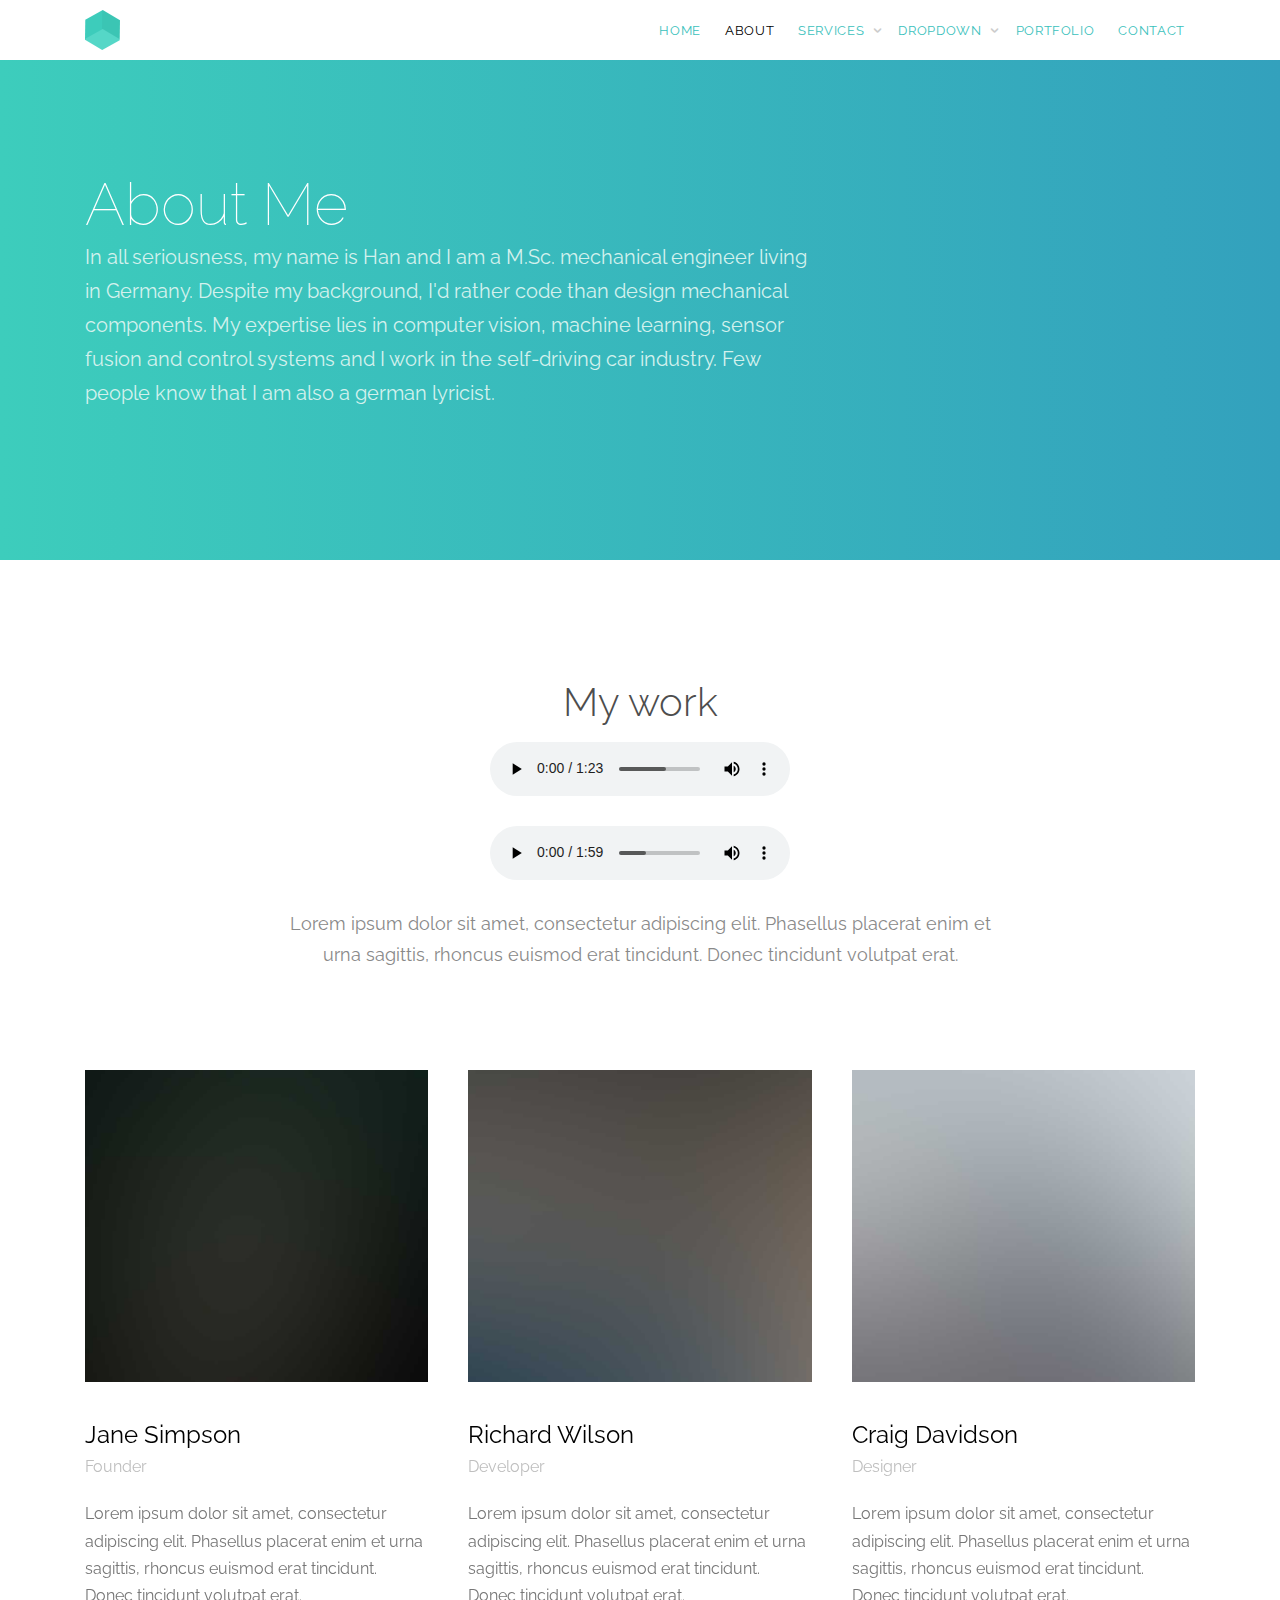
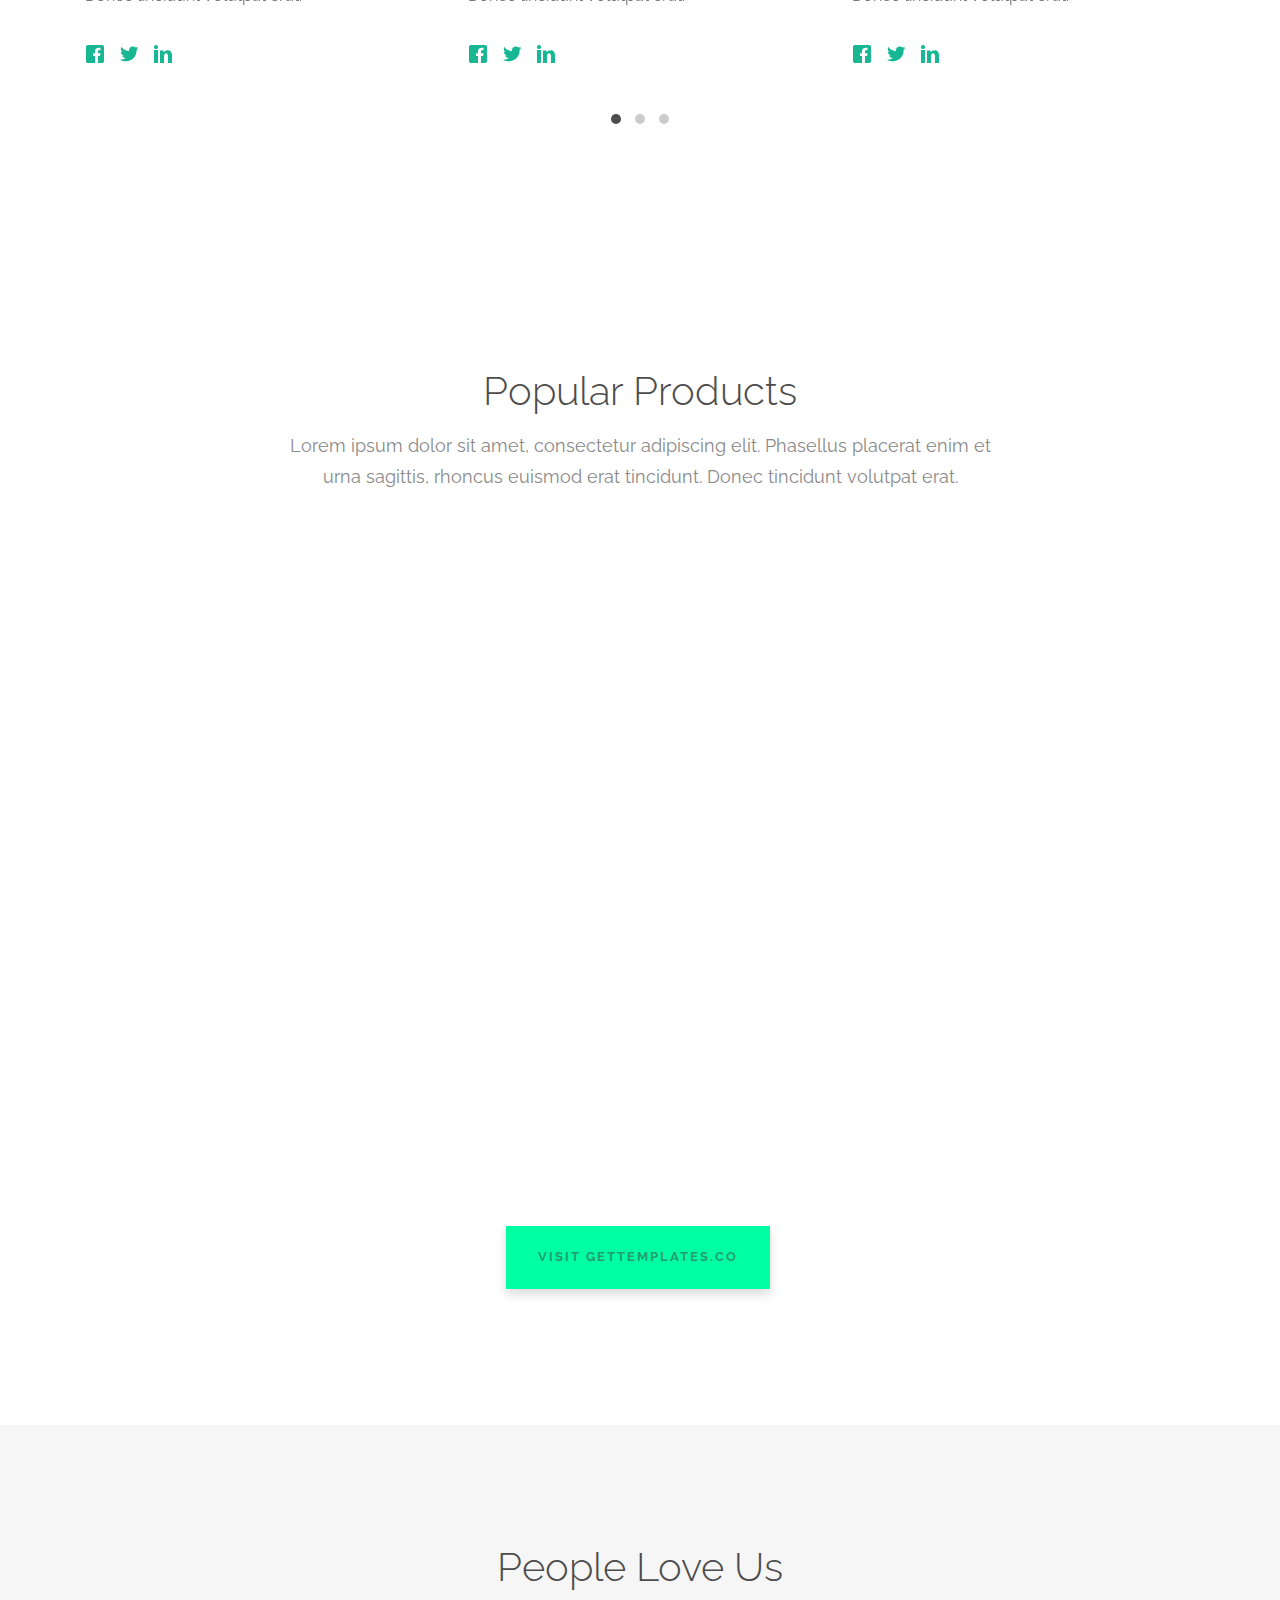
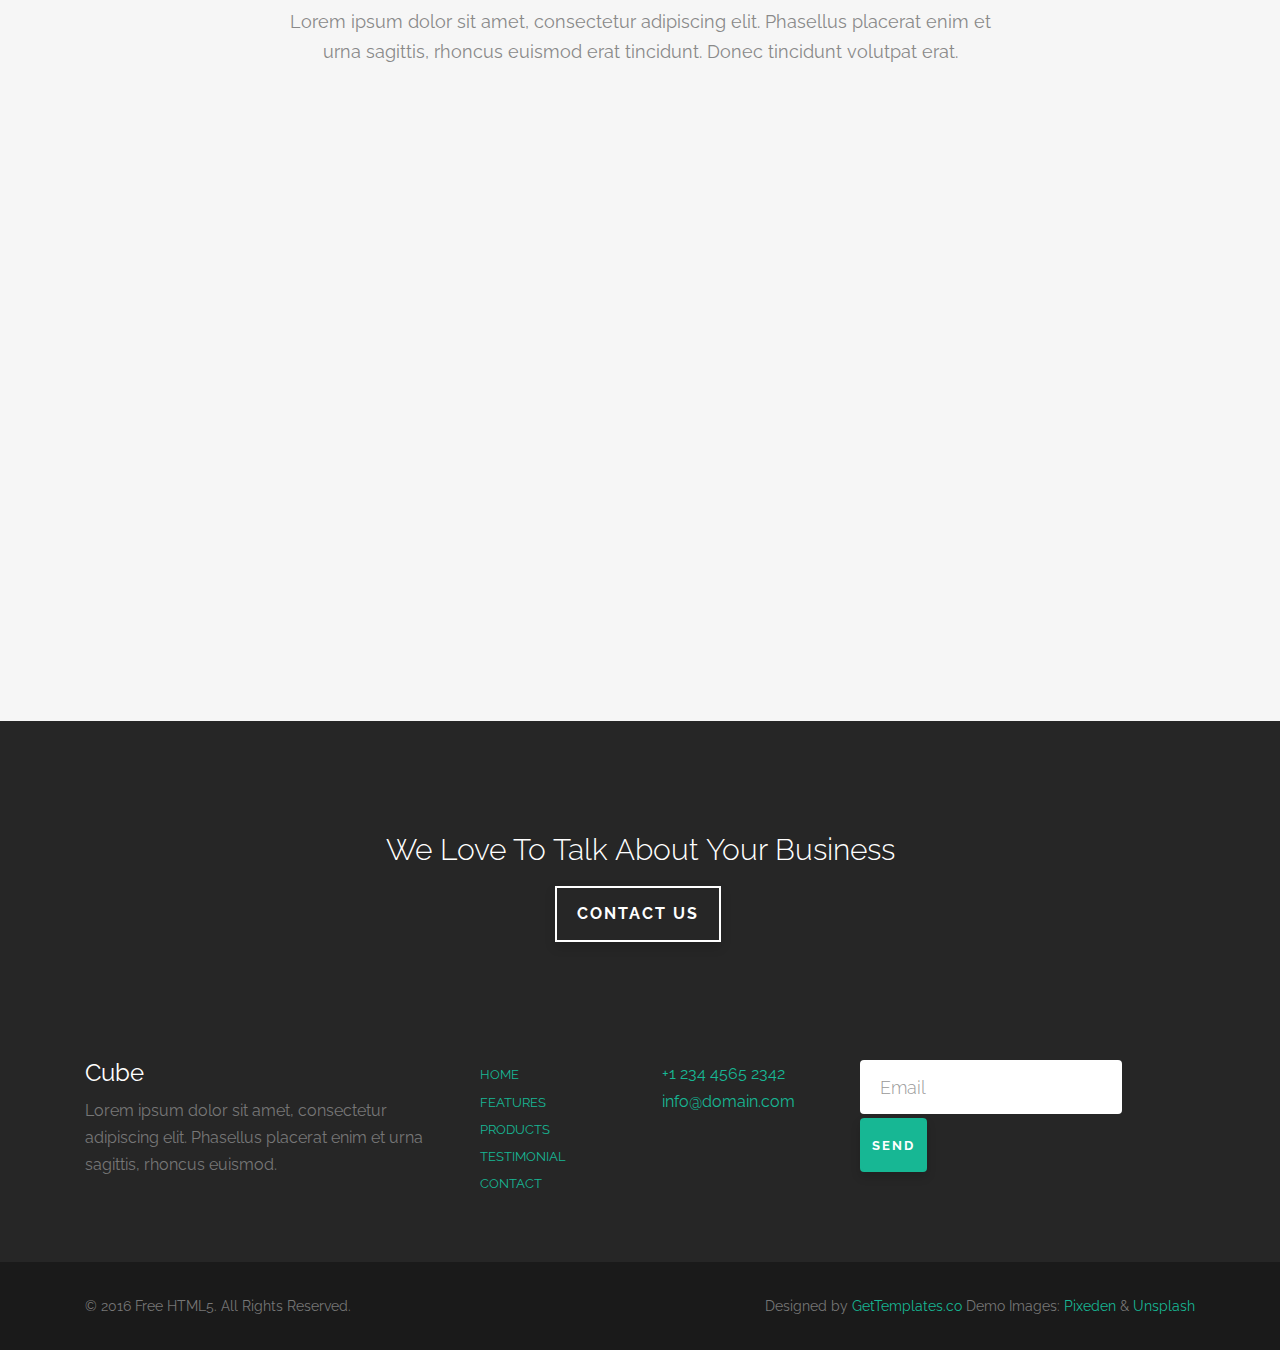
==== commit 94dd9324: "feat: Adapt about page and add songs" ====
--- a/www/about.html
+++ b/www/about.html
@@ -8,7 +8,7 @@
 	<head>
 	<meta charset="utf-8">
 	<meta http-equiv="X-UA-Compatible" content="IE=edge">
-	<title>Cube &mdash; Free Website Template, Free HTML5 Template by gettemplates.co</title>
+	<title>KonArtist &mdash; About</title>
 	<meta name="viewport" content="width=device-width, initial-scale=1">
 	<meta name="description" content="Free HTML5 Website Template by gettemplates.co" />
 	<meta name="keywords" content="free website templates, free html5, free template, free bootstrap, free website template, html5, css3, mobile first, responsive" />
@@ -52,6 +52,8 @@
 	<!--[if lt IE 9]>
 	<script src="js/respond.min.js"></script>
 	<![endif]-->
+
+
 
 	</head>
 	<body>
@@ -106,8 +108,8 @@
 							<div class="display-tc">
 								<div class="row">
 									<div class="col-md-8">
-										<h1 class="no-margin">About Us</h1>
-										<p>Lorem ipsum dolor sit amet, consectetur adipisicing elit. Officia facilis, accusamus iusto animi.</p>
+										<h1 class="no-margin">About Me</h1>
+										<p>In all seriousness, my name is Han and I am a M.Sc. mechanical engineer living in Germany. Despite my background, I'd rather code than design mechanical components. My expertise lies in computer vision, machine learning, sensor fusion and control systems and I work in the self-driving car industry. Few people know that I am also a german lyricist.</p>
 									</div>
 								</div>
 							</div>
@@ -124,7 +126,15 @@
 			<div class="gtco-container">
 				<div class="row">
 					<div class="col-md-8 col-md-offset-2 gtco-heading text-center">
-						<h2>Our Team</h2>
+						<h2>My work</h2>
+						<p><audio controls>
+								<source src="audio/Stierkampf.mp3" type="audio/mpeg">
+								Your browser does not support the audio element.
+							</audio></p>
+						<p><audio controls>
+							  <source src="audio/Gehirnwaesche.mp3" type="audio/mpeg">
+							Your browser does not support the audio element.
+						</audio></p>
 						<p>Lorem ipsum dolor sit amet, consectetur adipiscing elit. Phasellus placerat enim et urna sagittis, rhoncus euismod erat tincidunt. Donec tincidunt volutpat erat.</p>
 					</div>
 				</div>
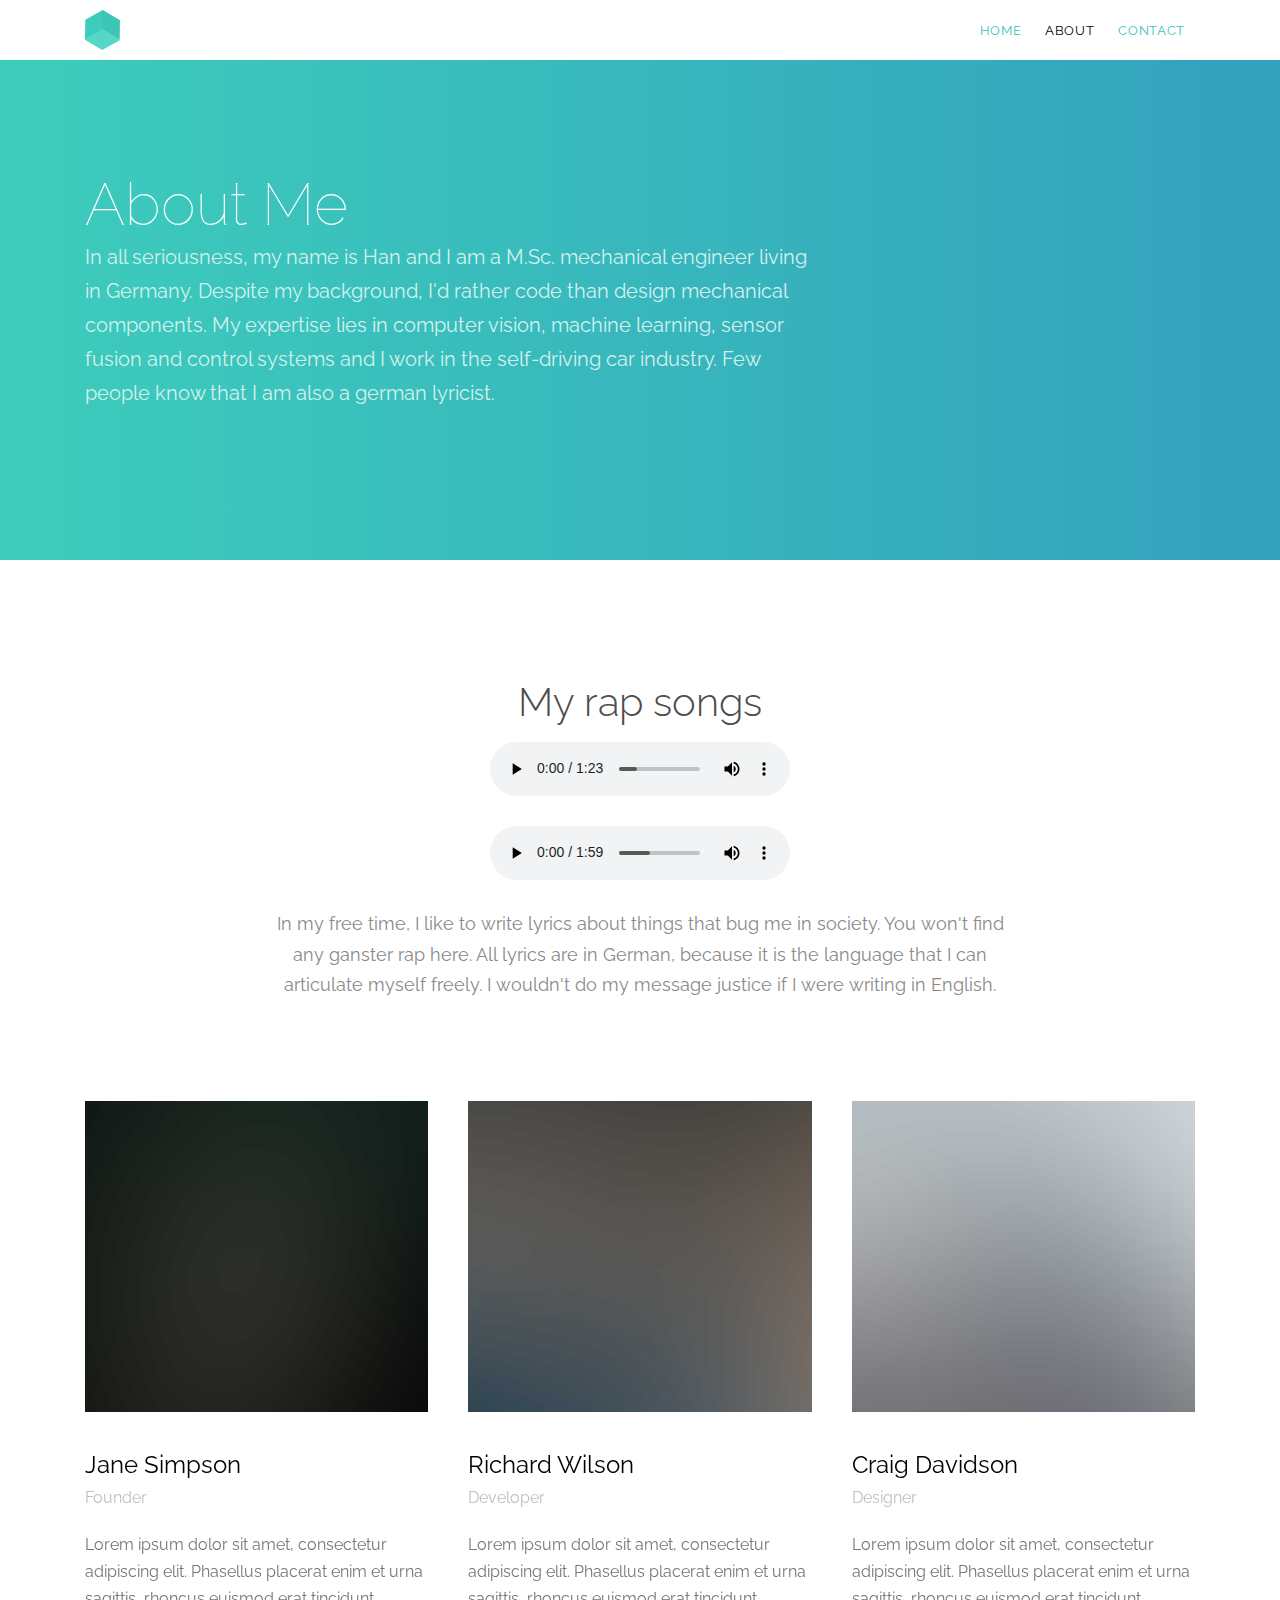
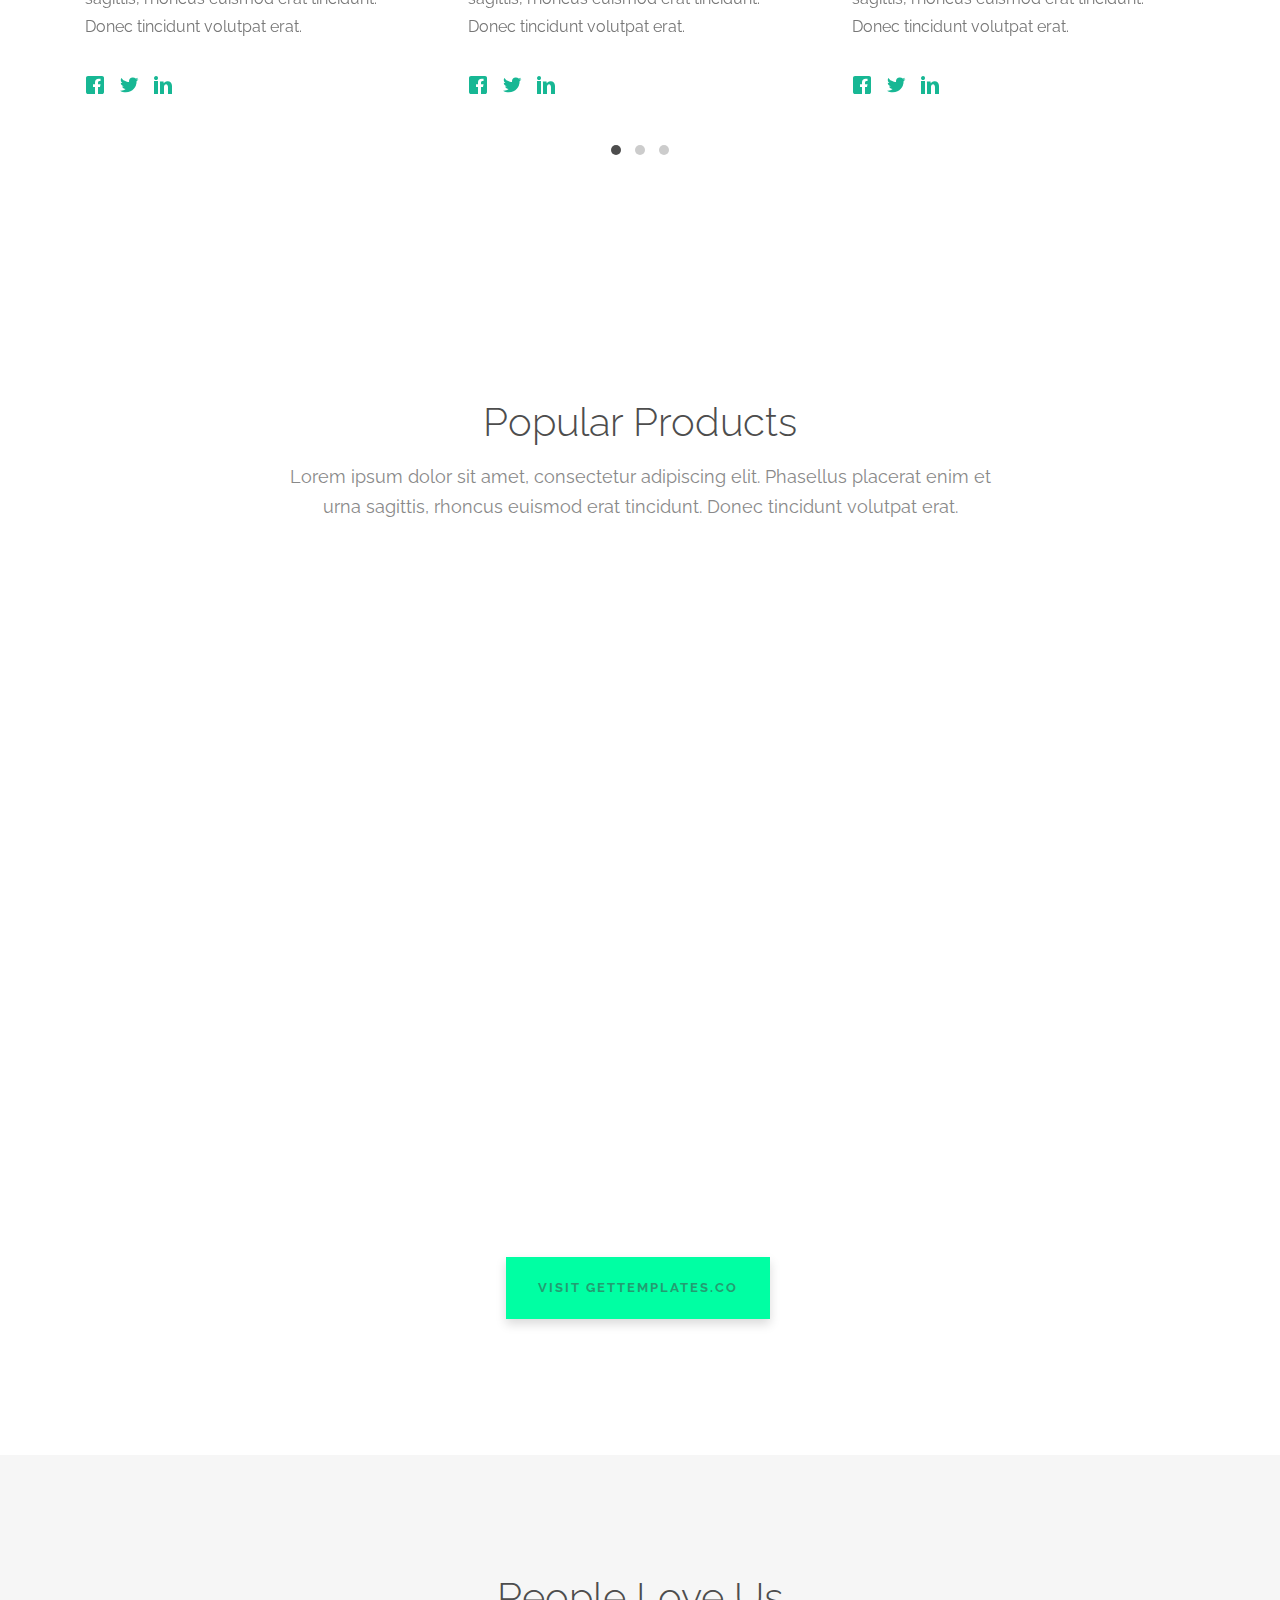
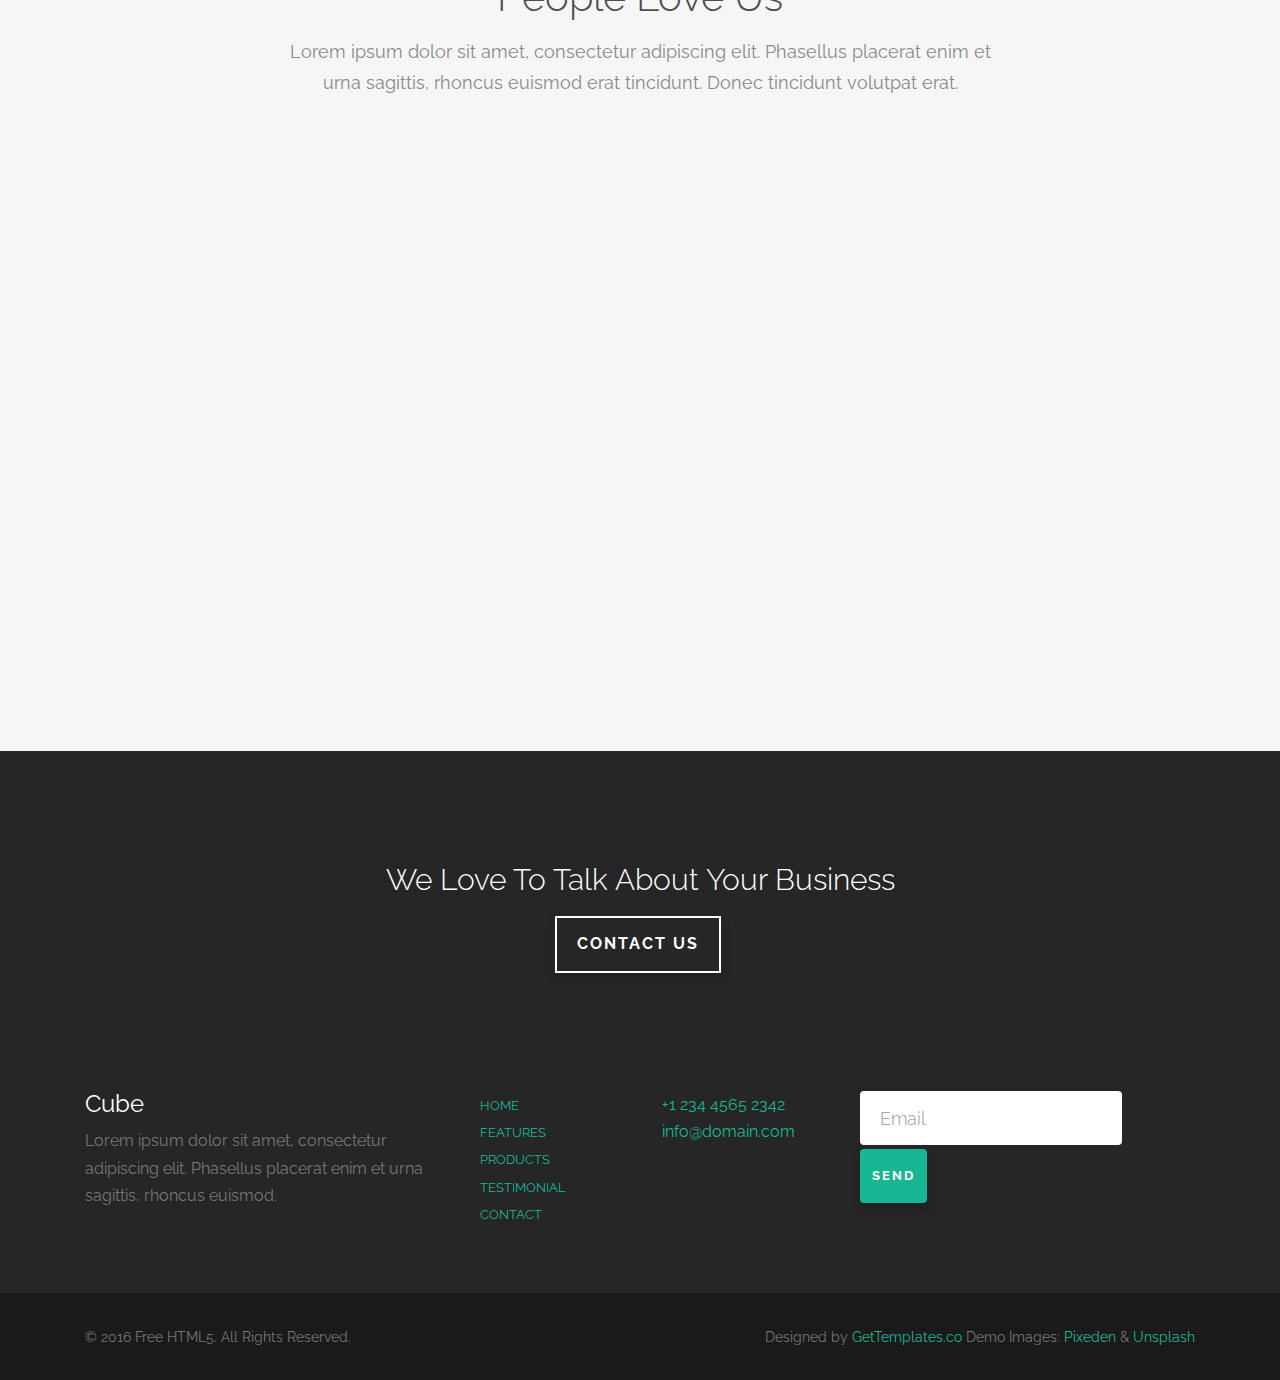
==== commit 287c102d: "chores: minor changes" ====
--- a/www/about.html
+++ b/www/about.html
@@ -26,7 +26,7 @@
 	<meta name="twitter:card" content="" />
 
 	<link href="https://fonts.googleapis.com/css?family=Raleway:100,300,400,700" rel="stylesheet">
-	
+
 	<!-- Animate.css -->
 	<link rel="stylesheet" href="css/animate.css">
 	<!-- Icomoon Icon Fonts-->
@@ -73,6 +73,7 @@
 						<ul>
 							<li><a href="index.html">Home</a></li>
 							<li class="active"><a href="about.html">About</a></li>
+							<!--
 							<li class="has-dropdown">
 								<a href="services.html">Services</a>
 								<ul class="dropdown">
@@ -92,6 +93,7 @@
 								</ul>
 							</li>
 							<li><a href="portfolio.html">Portfolio</a></li>
+							-->
 							<li><a href="contact.html">Contact</a></li>
 						</ul>
 					</div>
@@ -126,7 +128,7 @@
 			<div class="gtco-container">
 				<div class="row">
 					<div class="col-md-8 col-md-offset-2 gtco-heading text-center">
-						<h2>My work</h2>
+						<h2>My rap songs</h2>
 						<p><audio controls>
 								<source src="audio/Stierkampf.mp3" type="audio/mpeg">
 								Your browser does not support the audio element.
@@ -135,7 +137,7 @@
 							  <source src="audio/Gehirnwaesche.mp3" type="audio/mpeg">
 							Your browser does not support the audio element.
 						</audio></p>
-						<p>Lorem ipsum dolor sit amet, consectetur adipiscing elit. Phasellus placerat enim et urna sagittis, rhoncus euismod erat tincidunt. Donec tincidunt volutpat erat.</p>
+						<p>In my free time, I like to write lyrics about things that bug me in society. You won't find any ganster rap here. All lyrics are in German, because it is the language that I can articulate myself freely. I wouldn't do my message justice if I were writing in English.</p>
 					</div>
 				</div>
 				<div class="row">
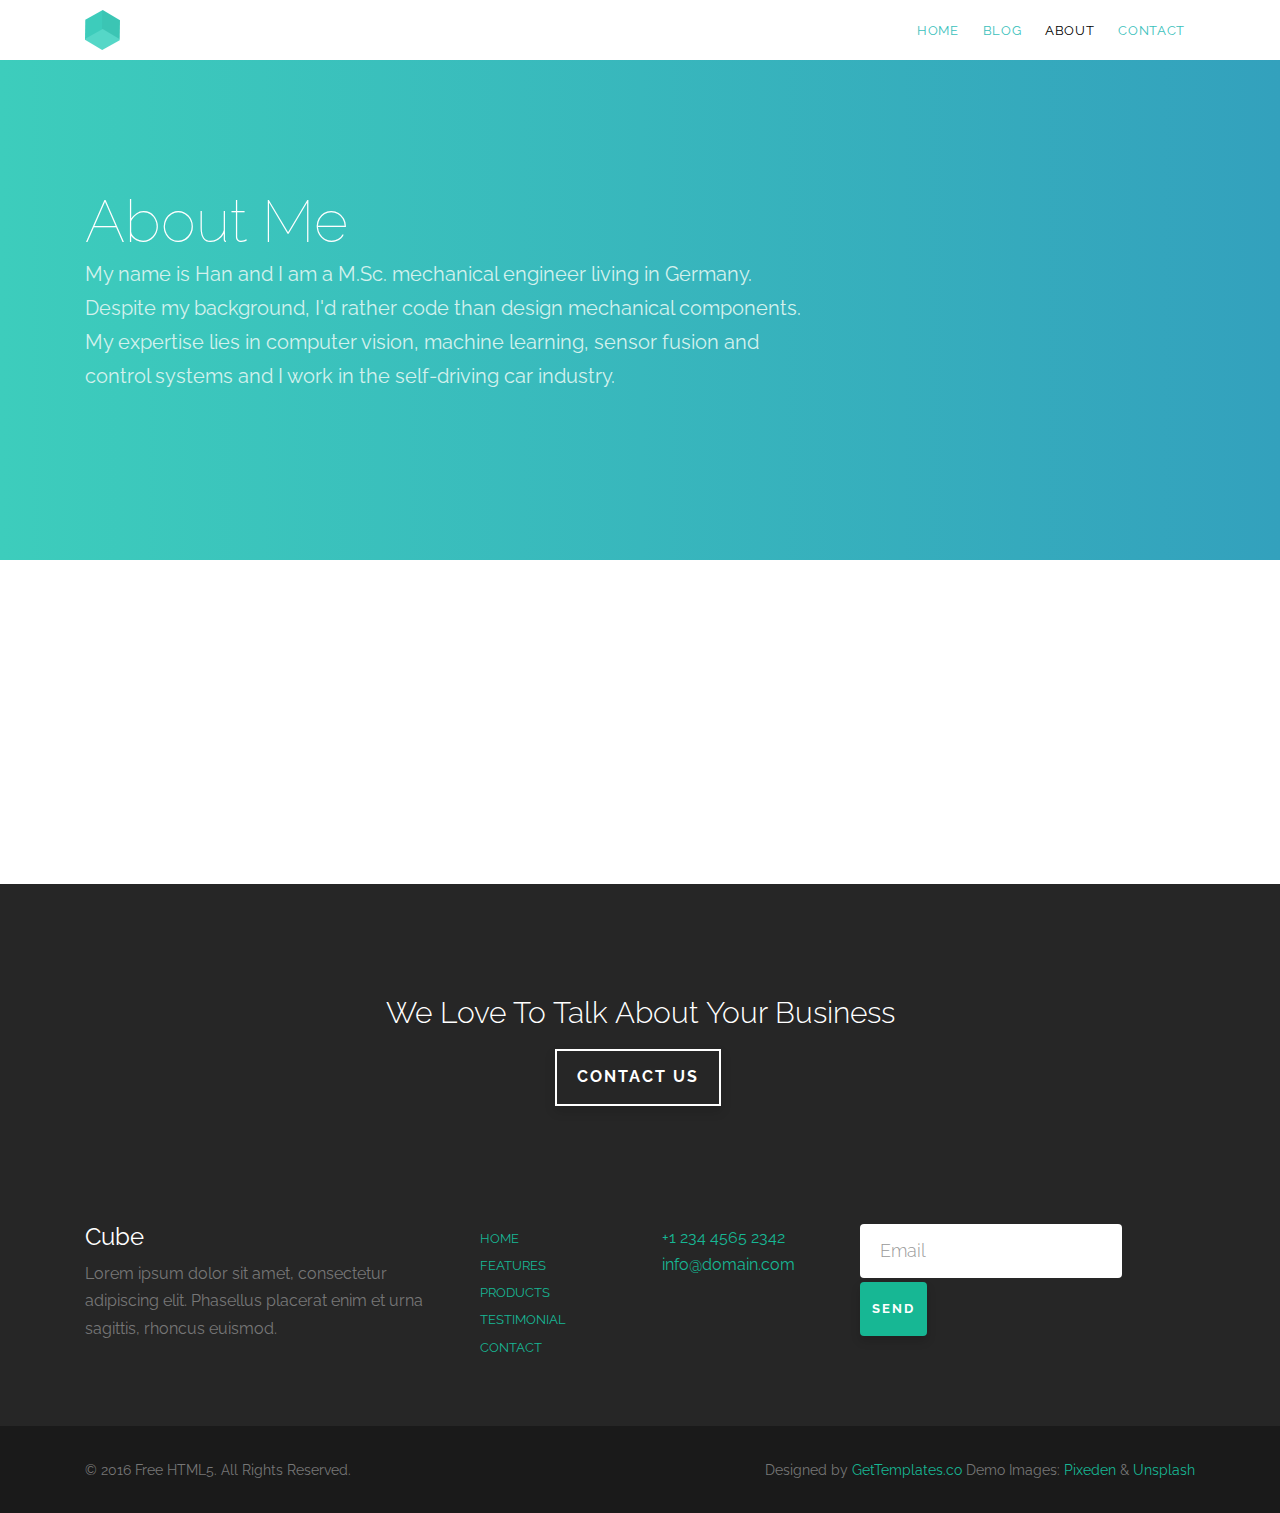
==== commit 97cd5f9b: "feat: Add projects portfolio" ====
--- a/www/about.html
+++ b/www/about.html
@@ -8,7 +8,7 @@
 	<head>
 	<meta charset="utf-8">
 	<meta http-equiv="X-UA-Compatible" content="IE=edge">
-	<title>KonArtist &mdash; About</title>
+	<title>Hanqiu Jiang &mdash; About</title>
 	<meta name="viewport" content="width=device-width, initial-scale=1">
 	<meta name="description" content="Free HTML5 Website Template by gettemplates.co" />
 	<meta name="keywords" content="free website templates, free html5, free template, free bootstrap, free website template, html5, css3, mobile first, responsive" />
@@ -72,6 +72,7 @@
 					<div class="col-xs-10 text-right menu-1">
 						<ul>
 							<li><a href="index.html">Home</a></li>
+							<li><a href="blog.html">Blog</a></li>
 							<li class="active"><a href="about.html">About</a></li>
 							<!--
 							<li class="has-dropdown">
@@ -111,7 +112,7 @@
 								<div class="row">
 									<div class="col-md-8">
 										<h1 class="no-margin">About Me</h1>
-										<p>In all seriousness, my name is Han and I am a M.Sc. mechanical engineer living in Germany. Despite my background, I'd rather code than design mechanical components. My expertise lies in computer vision, machine learning, sensor fusion and control systems and I work in the self-driving car industry. Few people know that I am also a german lyricist.</p>
+										<p>My name is Han and I am a M.Sc. mechanical engineer living in Germany. Despite my background, I'd rather code than design mechanical components. My expertise lies in computer vision, machine learning, sensor fusion and control systems and I work in the self-driving car industry.</p>
 									</div>
 								</div>
 							</div>
@@ -128,7 +129,7 @@
 			<div class="gtco-container">
 				<div class="row">
 					<div class="col-md-8 col-md-offset-2 gtco-heading text-center">
-						<h2>My rap songs</h2>
+						<!--<h2>My rap songs</h2>
 						<p><audio controls>
 								<source src="audio/Stierkampf.mp3" type="audio/mpeg">
 								Your browser does not support the audio element.
@@ -136,10 +137,12 @@
 						<p><audio controls>
 							  <source src="audio/Gehirnwaesche.mp3" type="audio/mpeg">
 							Your browser does not support the audio element.
-						</audio></p>
-						<p>In my free time, I like to write lyrics about things that bug me in society. You won't find any ganster rap here. All lyrics are in German, because it is the language that I can articulate myself freely. I wouldn't do my message justice if I were writing in English.</p>
-					</div>
-				</div>
+						</audio></p> -->
+						<p></p>
+					</div>
+				</div>
+
+				<!--
 				<div class="row">
 
 					<div class="col-md-12">
@@ -265,12 +268,13 @@
 							</div>
 						</div>
 					</div>
-					
+				-->	
 				</div>
 			</div>
 		</div>
 		<!-- END .gtco-services -->
 
+		<!--
 		<div class="gtco-section gtco-products">
 			<div class="gtco-container">
 				<div class="row row-pb-sm">
@@ -344,8 +348,11 @@
 				</div>
 			</div>
 		</div>
+		-->
+
 		<!-- END .gtco-products -->
 
+		<!--
 		<div class="gtco-section gtco-testimonial gtco-gray">
 			<div class="gtco-container">
 
@@ -398,7 +405,7 @@
 				</div>
 			</div>
 		</div>
-		
+		-->
 
 		<footer id="gtco-footer" class="gtco-section" role="contentinfo">
 			<div class="gtco-container">
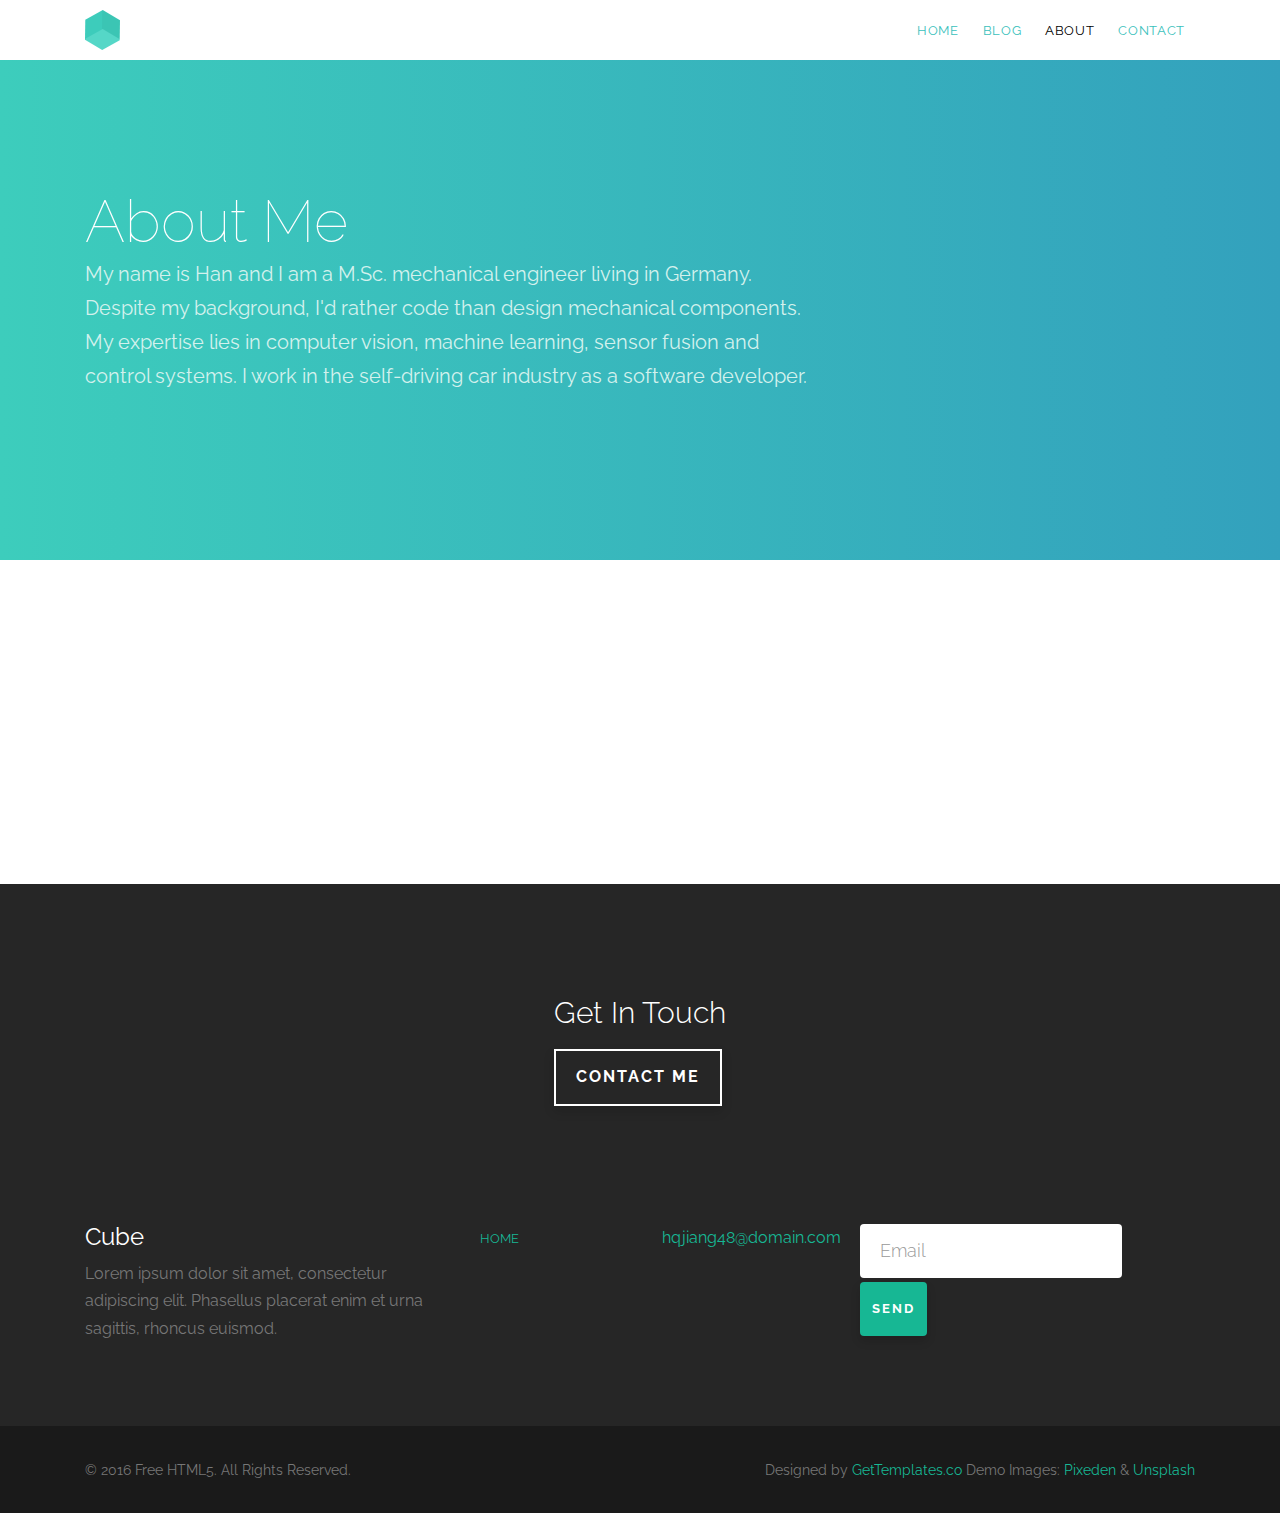
==== commit e5ebaef6: "feat: Change main page text, contacts" ====
--- a/www/about.html
+++ b/www/about.html
@@ -10,8 +10,8 @@
 	<meta http-equiv="X-UA-Compatible" content="IE=edge">
 	<title>Hanqiu Jiang &mdash; About</title>
 	<meta name="viewport" content="width=device-width, initial-scale=1">
-	<meta name="description" content="Free HTML5 Website Template by gettemplates.co" />
-	<meta name="keywords" content="free website templates, free html5, free template, free bootstrap, free website template, html5, css3, mobile first, responsive" />
+	<meta name="description" content="Homepage of Hanqiu Jiang" />
+	<meta name="keywords" content="homepage, computer vision, control systems, machine learning, deep learning, software, developer, development" />
 	<meta name="author" content="gettemplates.co" />
 
   	<!-- Facebook and Twitter integration -->
@@ -112,7 +112,7 @@
 								<div class="row">
 									<div class="col-md-8">
 										<h1 class="no-margin">About Me</h1>
-										<p>My name is Han and I am a M.Sc. mechanical engineer living in Germany. Despite my background, I'd rather code than design mechanical components. My expertise lies in computer vision, machine learning, sensor fusion and control systems and I work in the self-driving car industry.</p>
+										<p>My name is Han and I am a M.Sc. mechanical engineer living in Germany. Despite my background, I'd rather code than design mechanical components. My expertise lies in computer vision, machine learning, sensor fusion and control systems. I work in the self-driving car industry as a software developer.</p>
 									</div>
 								</div>
 							</div>
@@ -411,8 +411,8 @@
 			<div class="gtco-container">
 				<div class="row row-pb-md">
 					<div class="col-md-8 col-md-offset-2 gtco-cta text-center">
-						<h3>We Love To Talk About Your Business</h3>
-						<p><a href="#" class="btn btn-white btn-outline">Contact Us</a></p>
+						<h3>Get In Touch</h3>
+						<p><a href="#" class="btn btn-white btn-outline">Contact Me</a></p>
 					</div>
 				</div>
 				<div class="row row-pb-md">
@@ -424,17 +424,19 @@
 						<div class="row">
 							<div class="col-md-6">
 								<ul class="gtco-list-link">
-									<li><a href="#">Home</a></li>
+									<li><a href="index.html">Home</a></li>
+									<!--
 									<li><a href="#">Features</a></li>
 									<li><a href="#">Products</a></li>
 									<li><a href="#">Testimonial</a></li>
 									<li><a href="#">Contact</a></li>
+									-->
 								</ul>
 							</div>
 							<div class="col-md-6">
 								<p>
-									<a href="tel://1234567890">+1 234 4565 2342</a> <br>
-									<a href="#">info@domain.com</a>
+									<!--<a href="tel://1234567890">+1 234 4565 2342</a> <br>-->
+									<a href="contact.html">hqjiang48@domain.com</a>
 								</p>
 							</div>
 						</div>
--- a/www/css/style.css
+++ b/www/css/style.css
@@ -795,6 +795,11 @@
 .gtco-contact-info ul li.url:before {
   font-size: 23px;
   content: "\e9af";
+}
+
+.gtco-contact-info ul li.heart:before {
+  font-size: 23px;
+  content: "\e9b5";
 }
 
 #map {
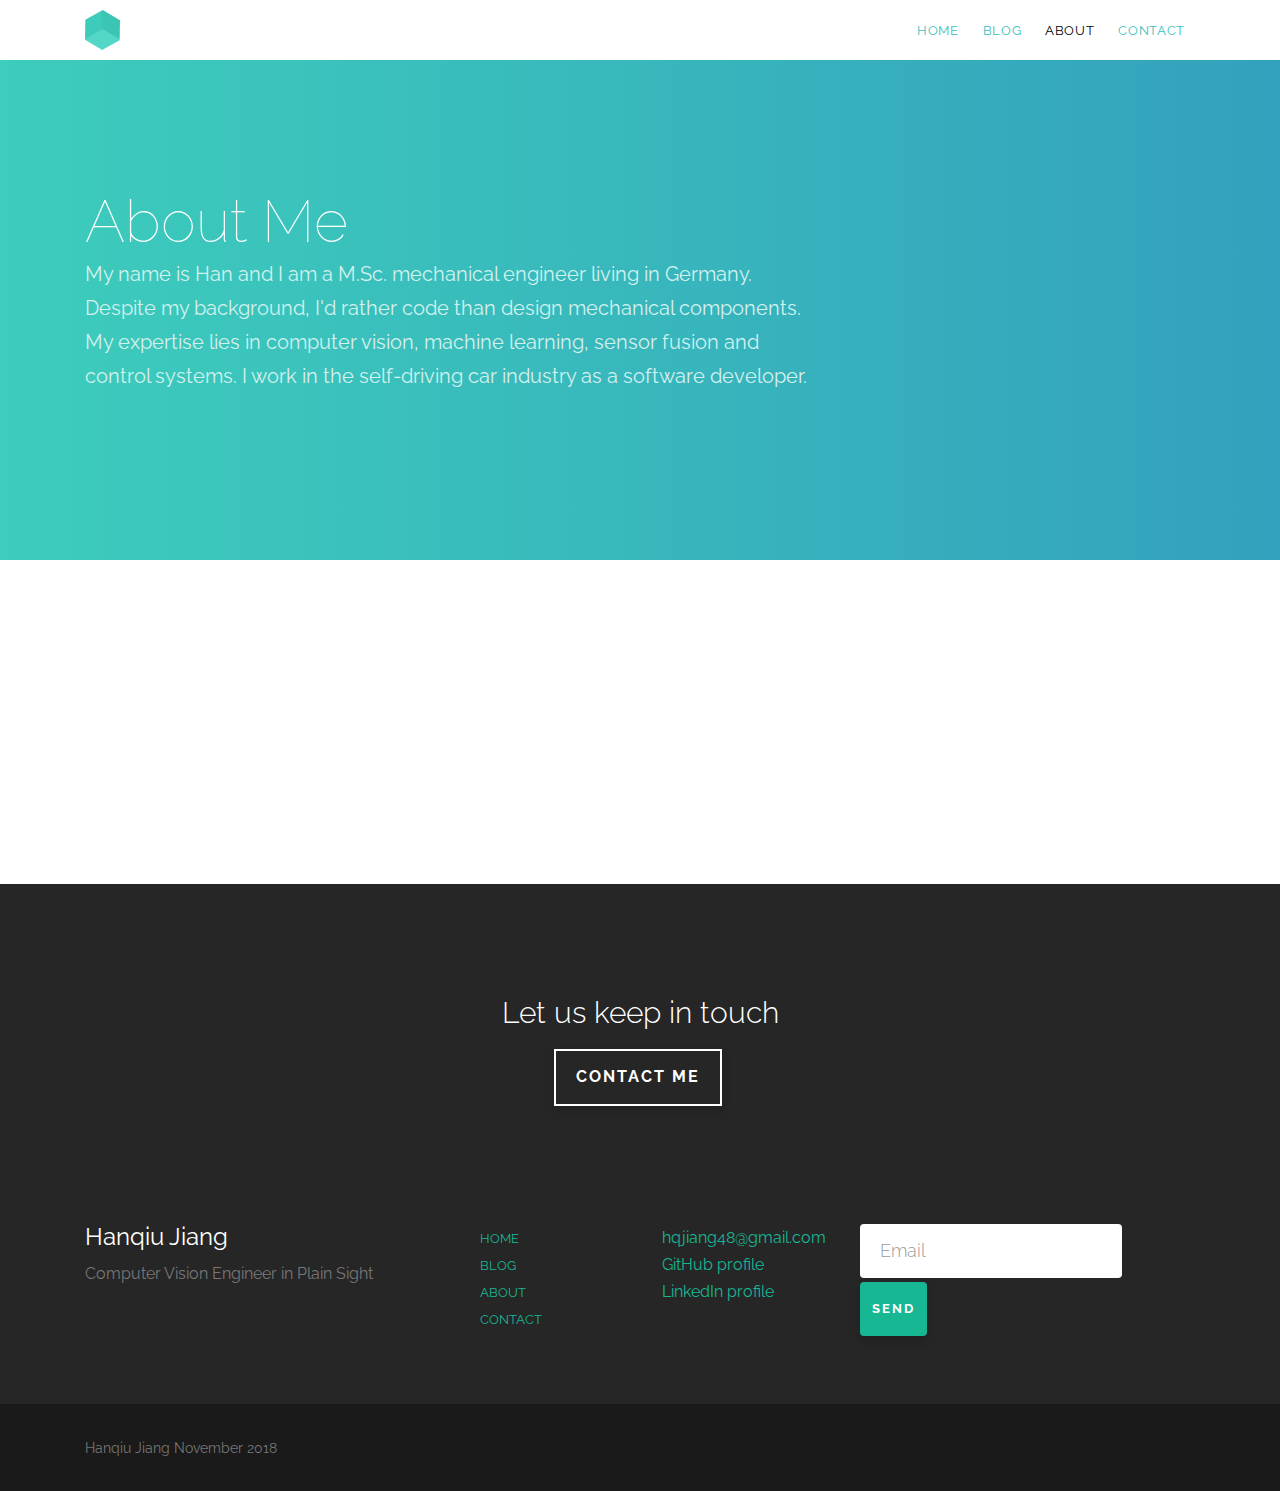
==== commit a63cbb15: "feat: Unify footer, add LinkedIn" ====
--- a/www/about.html
+++ b/www/about.html
@@ -411,32 +411,30 @@
 			<div class="gtco-container">
 				<div class="row row-pb-md">
 					<div class="col-md-8 col-md-offset-2 gtco-cta text-center">
-						<h3>Get In Touch</h3>
-						<p><a href="#" class="btn btn-white btn-outline">Contact Me</a></p>
+						<h3>Let us keep in touch</h3>
+						<p><a href="contact.html" class="btn btn-white btn-outline">Contact Me</a></p>
 					</div>
 				</div>
 				<div class="row row-pb-md">
 					<div class="col-md-4 gtco-widget gtco-footer-paragraph">
-						<h3>Cube</h3>
-						<p>Lorem ipsum dolor sit amet, consectetur adipiscing elit. Phasellus placerat enim et urna sagittis, rhoncus euismod.</p>
+						<h3>Hanqiu Jiang</h3>
+						<p>Computer Vision Engineer in Plain Sight</p>
 					</div>
 					<div class="col-md-4 gtco-footer-link">
 						<div class="row">
 							<div class="col-md-6">
 								<ul class="gtco-list-link">
 									<li><a href="index.html">Home</a></li>
-									<!--
-									<li><a href="#">Features</a></li>
-									<li><a href="#">Products</a></li>
-									<li><a href="#">Testimonial</a></li>
-									<li><a href="#">Contact</a></li>
-									-->
+									<li><a href="blog.html">Blog</a></li>
+									<li><a href="about.html">About</a></li>
+									<li><a href="contact.html">Contact</a></li>
 								</ul>
 							</div>
 							<div class="col-md-6">
 								<p>
-									<!--<a href="tel://1234567890">+1 234 4565 2342</a> <br>-->
-									<a href="contact.html">hqjiang48@domain.com</a>
+									<a href="#">hqjiang48@gmail.com</a>
+									<a href="https://github.com/hq-jiang">GitHub profile</a>
+									<a href="https://www.linkedin.com/in/hanqiu-jiang-138265134/">LinkedIn profile</a>
 								</p>
 							</div>
 						</div>
@@ -450,16 +448,16 @@
 						  <button type="submit" class="btn btn-primary">Send</button>
 						</form>
 					</div>
-				</div>
+				</div> 
 			</div>
 			<div class="gtco-copyright">
 				<div class="gtco-container">
 					<div class="row">
 						<div class="col-md-6 text-left">
-							<p><small>&copy; 2016 Free HTML5. All Rights Reserved. </small></p>
+							<p><small>Hanqiu Jiang November 2018</small></p>
 						</div>
 						<div class="col-md-6 text-right">
-							<p><small>Designed by <a href="http://gettemplates.co/" target="_blank">GetTemplates.co</a> Demo Images: <a href="http://pixeden.com/" target="_blank">Pixeden</a> &amp; <a href="http://unsplash.com" target="_blank">Unsplash</a></small> </p>
+							<!--<p><small>Designed by <a href="http://gettemplates.co/" target="_blank">GetTemplates.co</a> Demo Images: <a href="http://pixeden.com/" target="_blank">Pixeden</a> &amp; <a href="http://unsplash.com" target="_blank">Unsplash</a></small> </p>-->
 						</div>
 					</div>
 				</div>
--- a/www/css/style.css
+++ b/www/css/style.css
@@ -796,10 +796,13 @@
   font-size: 23px;
   content: "\e9af";
 }
-
 .gtco-contact-info ul li.heart:before {
   font-size: 23px;
   content: "\e9b5";
+}
+.gtco-contact-info ul li.head:before {
+  font-size: 23px;
+  content: "\e074";
 }
 
 #map {
